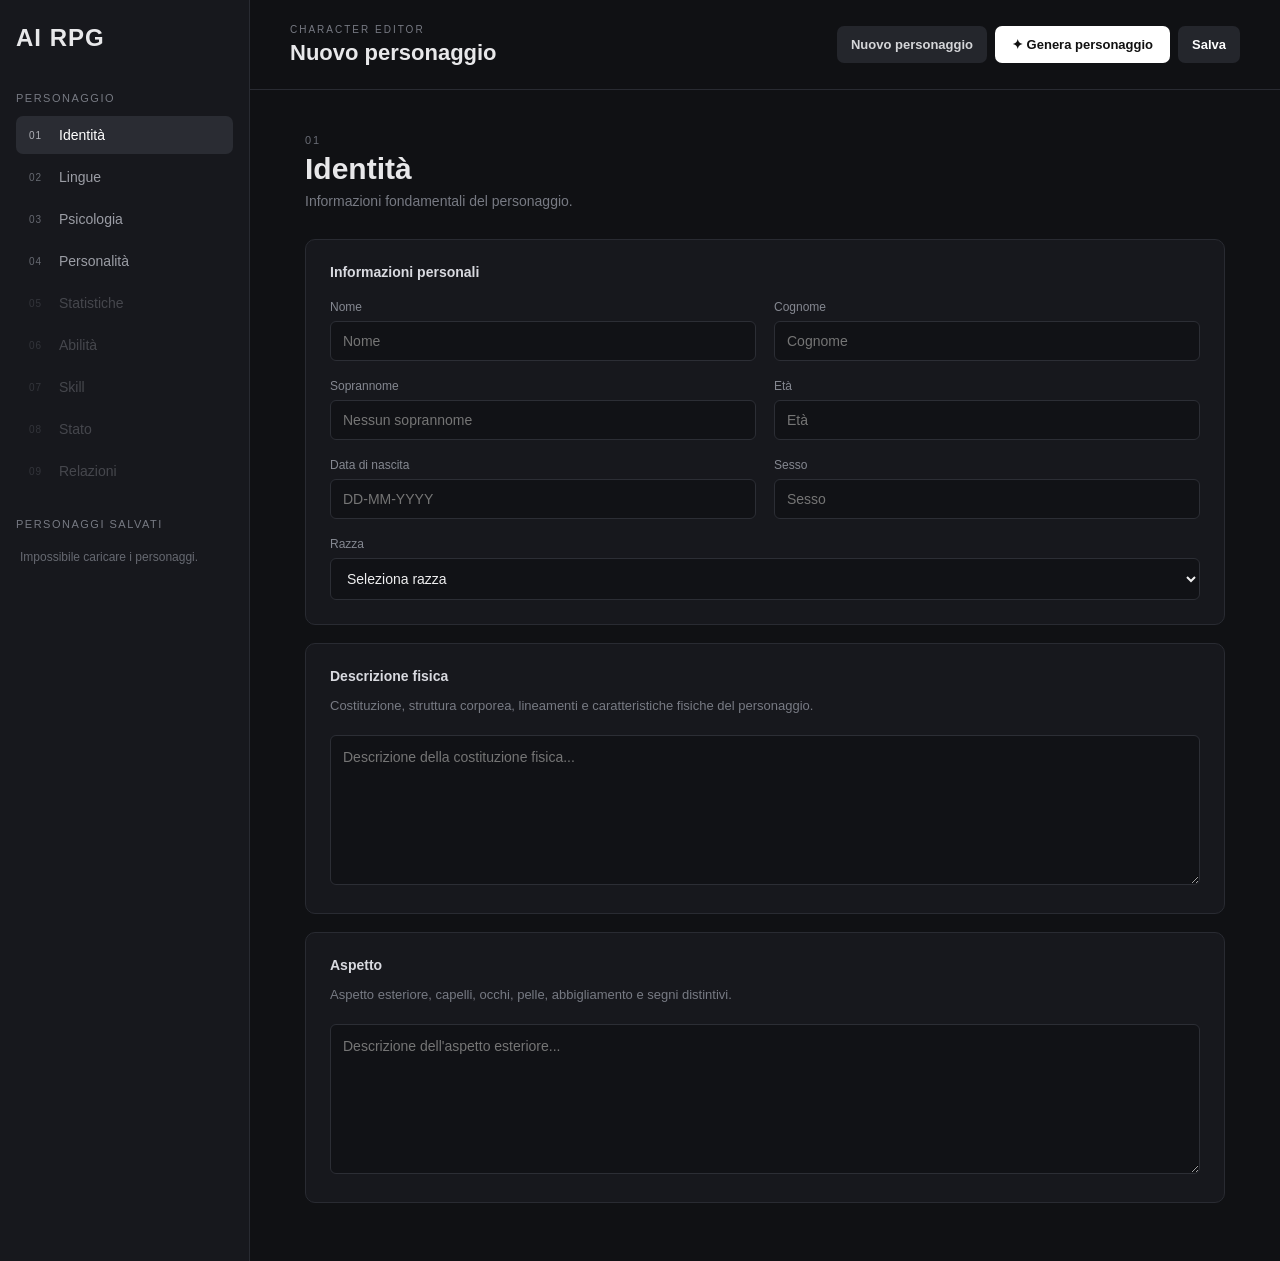
==== frontend/index.html @ 3c56e57b "Load topbar actions and centralize profile state" ====
<!DOCTYPE html>
<html lang="it">
<head>
    <meta charset="UTF-8">
    <meta name="viewport" content="width=device-width, initial-scale=1.0">
    <title>AI RPG - Character Creator</title>
    <link rel="stylesheet" href="css/style.css">
    <link rel="stylesheet" href="css/languages-editor.css">
    <link rel="stylesheet" href="css/language-select.css">
    <link rel="stylesheet" href="css/topbar-actions.css">
</head>
<body>
<div id="app">
    <aside class="sidebar">
        <div class="logo">AI RPG</div>
        <div class="sidebar-title">PERSONAGGIO</div>
        <nav>
            <button class="nav-button active" data-section="identity"><span class="nav-number">01</span>Identità</button>
            <button class="nav-button" data-section="languages"><span class="nav-number">02</span>Lingue</button>
            <button class="nav-button" data-section="psychology"><span class="nav-number">03</span>Psicologia</button>
            <button class="nav-button" data-section="personality"><span class="nav-number">04</span>Personalità</button>
            <button class="nav-button disabled" data-section="statistics"><span class="nav-number">05</span>Statistiche</button>
            <button class="nav-button disabled" data-section="abilities"><span class="nav-number">06</span>Abilità</button>
            <button class="nav-button disabled" data-section="skills"><span class="nav-number">07</span>Skill</button>
            <button class="nav-button disabled" data-section="conditions"><span class="nav-number">08</span>Stato</button>
            <button class="nav-button disabled" data-section="relationships"><span class="nav-number">09</span>Relazioni</button>
        </nav>
        <div class="sidebar-title character-list-title">PERSONAGGI SALVATI</div>
        <div id="characterList" class="character-list"><div class="character-list-empty">Nessun personaggio salvato.</div></div>
    </aside>

    <main class="main">
        <header class="topbar">
            <div>
                <div class="page-label">CHARACTER EDITOR</div>
                <h1 id="characterTitle">Nuovo personaggio</h1>
            </div>
            <div class="topbar-actions">
                <button id="newCharacterButton" class="secondary-button">Nuovo personaggio</button>
                <button id="generateButton" class="primary-button">✦ Genera personaggio</button>
                <button id="saveButton" class="save-button">Salva</button>
            </div>
        </header>

        <section id="content" class="content">
            <div id="identitySection" class="section">
                <div class="section-header"><div><span class="section-number">01</span><h2>Identità</h2><p>Informazioni fondamentali del personaggio.</p></div></div>
                <div class="card"><div class="card-title">Informazioni personali</div><div class="form-grid">
                    <div class="field"><label for="name">Nome</label><input id="name" type="text" placeholder="Nome"></div>
                    <div class="field"><label for="surname">Cognome</label><input id="surname" type="text" placeholder="Cognome"></div>
                    <div class="field"><label for="nickname">Soprannome</label><input id="nickname" type="text" placeholder="Nessun soprannome"></div>
                    <div class="field"><label for="age">Età</label><input id="age" type="number" min="0" max="999" placeholder="Età"></div>
                    <div class="field"><label for="birthDate">Data di nascita</label><input id="birthDate" type="text" placeholder="DD-MM-YYYY"></div>
                    <div class="field"><label for="sex">Sesso</label><input id="sex" type="text" placeholder="Sesso"></div>
                    <div class="field field-wide"><label for="race">Razza</label><select id="race"><option value="">Seleziona razza</option></select></div>
                </div></div>
                <div class="card"><div class="card-title">Descrizione fisica</div><p class="card-description">Costituzione, struttura corporea, lineamenti e caratteristiche fisiche del personaggio.</p><textarea id="physicalDescription" placeholder="Descrizione della costituzione fisica..."></textarea></div>
                <div class="card"><div class="card-title">Aspetto</div><p class="card-description">Aspetto esteriore, capelli, occhi, pelle, abbigliamento e segni distintivi.</p><textarea id="appearance" placeholder="Descrizione dell'aspetto esteriore..."></textarea></div>
            </div>

            <div id="languagesSection" class="section hidden">
                <div class="section-header"><div><span class="section-number">02</span><h2>Lingue</h2><p>Lingue conosciute dal personaggio.</p></div></div>
                <div class="card"><div class="card-title">Aggiungi lingua</div><p class="card-description">Le lingue sono prese esclusivamente dal catalogo ufficiale del mondo.</p><div class="language-add-row"><select id="languageSelect"><option value="">Seleziona una lingua</option></select><button id="addLanguageButton" type="button" class="secondary-button">+ Aggiungi</button></div></div>
                <div class="card"><div class="card-title">Lingue conosciute</div><div id="languagesList" class="languages-list"></div></div>
                <div class="card"><div class="card-title">Livelli di conoscenza</div><div class="language-levels"><div class="language-level"><span class="level-dot level-none"></span><div><strong>Sconosciuta</strong><span>0%</span></div></div><div class="language-level"><span class="level-dot level-low"></span><div><strong>Conoscenza iniziale</strong><span>1–34%</span></div></div><div class="language-level"><span class="level-dot level-medium"></span><div><strong>Conoscenza parziale</strong><span>35–54%</span></div></div><div class="language-level"><span class="level-dot level-good"></span><div><strong>Buona conoscenza</strong><span>55–74%</span></div></div><div class="language-level"><span class="level-dot level-high"></span><div><strong>Molto buona</strong><span>75–94%</span></div></div><div class="language-level"><span class="level-dot level-fluent"></span><div><strong>Fluente</strong><span>95–100%</span></div></div></div></div>
            </div>

            <div id="psychologySection" class="section hidden">
                <div class="section-header"><div><span class="section-number">03</span><h2>Psicologia</h2><p>Stato mentale, paure, desideri e comportamento del personaggio.</p></div></div>
                <div class="card"><div class="card-title">Profilo psicologico</div><div class="form-grid">
                    <div class="field field-wide"><label for="mentalState">Stato mentale</label><textarea id="mentalState" placeholder="Come si trova mentalmente il personaggio?"></textarea></div>
                    <div class="field field-wide"><label for="emotionalStability">Stabilità emotiva</label><textarea id="emotionalStability" placeholder="Come gestisce emozioni e pressione?"></textarea></div>
                    <div class="field field-wide"><label for="fears">Paure</label><textarea id="fears" placeholder="Paure, fobie e situazioni che lo destabilizzano..."></textarea></div>
                    <div class="field field-wide"><label for="desires">Desideri e obiettivi</label><textarea id="desires" placeholder="Cosa desidera veramente ottenere?"></textarea></div>
                    <div class="field field-wide"><label for="values">Valori e convinzioni</label><textarea id="values" placeholder="Principi, ideali e limiti morali..."></textarea></div>
                    <div class="field field-wide"><label for="traumas">Traumi ed esperienze formative</label><textarea id="traumas" placeholder="Eventi che hanno lasciato un segno psicologico..."></textarea></div>
                </div></div>
            </div>

            <div id="personalitySection" class="section hidden">
                <div class="section-header"><div><span class="section-number">04</span><h2>Personalità</h2><p>Tratti e comportamenti che definiscono il modo di essere del personaggio.</p></div></div>
                <div class="card"><div class="card-title">Carattere</div><div class="form-grid">
                    <div class="field field-wide"><label for="personalityDescription">Personalità generale</label><textarea id="personalityDescription" placeholder="Descrivi il carattere generale del personaggio..."></textarea></div>
                    <div class="field field-wide"><label for="traits">Tratti caratteriali</label><textarea id="traits" placeholder="Es. curioso, prudente, impulsivo..."></textarea></div>
                    <div class="field field-wide"><label for="strengths">Pregi</label><textarea id="strengths" placeholder="Quali sono i suoi punti di forza caratteriali?"></textarea></div>
                    <div class="field field-wide"><label for="flaws">Difetti</label><textarea id="flaws" placeholder="Quali sono i suoi difetti e debolezze?"></textarea></div>
                    <div class="field field-wide"><label for="habits">Abitudini</label><textarea id="habits" placeholder="Piccole abitudini, gesti ricorrenti e comportamenti..."></textarea></div>
                    <div class="field field-wide"><label for="socialBehavior">Comportamento sociale</label><textarea id="socialBehavior" placeholder="Come si comporta con sconosciuti, amici e nemici?"></textarea></div>
                </div></div>
            </div>
        </section>
    </main>
</div>

<div id="generationOverlay" class="generation-overlay hidden"><div class="generation-window"><div class="generation-symbol">✦</div><div class="generation-title">CREAZIONE PERSONAGGIO</div><div id="generationName" class="generation-name">Generazione in corso...</div><div class="progress-container"><div id="progressBar" class="progress-bar"></div></div><div id="progressText" class="progress-text">0%</div><div class="generation-steps"><div id="stepRace" class="generation-step"><span>○</span> Razza</div><div id="stepIdentity" class="generation-step"><span>○</span> Identità</div><div id="stepLanguages" class="generation-step"><span>○</span> Lingue</div><div id="stepAppearance" class="generation-step"><span>○</span> Aspetto</div><div id="stepConsistency" class="generation-step"><span>○</span> Coerenza</div><div id="stepComplete" class="generation-step"><span>○</span> Completamento</div></div><div id="generationStatus" class="generation-status">L'IA sta preparando il personaggio...</div></div></div>

<script type="module" src="js/app.js"></script>
<script type="module" src="js/database.js"></script>
<script type="module" src="js/languages-editor.js"></script>
</body>
</html>
---- frontend/css/style.css ----
/* =========================================================
   RESET
========================================================= */

* {
    box-sizing: border-box;
    margin: 0;
    padding: 0;
}


/* =========================================================
   BODY
========================================================= */

body {

    font-family:
        "Segoe UI",
        Arial,
        sans-serif;

    background: #101114;

    color: #e8e8ea;

    min-height: 100vh;
}


/* =========================================================
   APP
========================================================= */

#app {

    display: flex;

    min-height: 100vh;
}


/* =========================================================
   SIDEBAR
========================================================= */

.sidebar {

    width: 250px;

    background: #17181d;

    border-right: 1px solid #292b32;

    display: flex;

    flex-direction: column;

    padding: 24px 16px;

    flex-shrink: 0;
}


/* =========================================================
   LOGO
========================================================= */

.logo {

    font-size: 24px;

    font-weight: 700;

    letter-spacing: 1px;

    margin-bottom: 40px;
}


/* =========================================================
   SIDEBAR TITLE
========================================================= */

.sidebar-title {

    font-size: 11px;

    color: #777a83;

    letter-spacing: 1.5px;

    margin-bottom: 12px;
}


/* =========================================================
   NAVIGATION
========================================================= */

nav {

    display: flex;

    flex-direction: column;

    gap: 4px;
}


.nav-button {

    width: 100%;

    background: transparent;

    border: none;

    color: #9b9da5;

    text-align: left;

    padding: 11px 13px;

    border-radius: 7px;

    cursor: pointer;

    font-size: 14px;

    font-family: inherit;

    transition:
        background 0.15s,
        color 0.15s;

    display: flex;

    align-items: center;

    gap: 10px;
}


.nav-button:hover {

    background: #22242a;

    color: #ffffff;
}


.nav-button.active {

    background: #2a2c33;

    color: #ffffff;
}


.nav-button.disabled {

    opacity: 0.35;

    cursor: default;
}


.nav-button.disabled:hover {

    background: transparent;

    color: #9b9da5;
}


/* =========================================================
   NAVIGATION NUMBER
========================================================= */

.nav-number {

    width: 20px;

    color: #666971;

    font-size: 10px;

    letter-spacing: 1px;
}


.nav-button.active .nav-number {

    color: #aeb0b7;
}


/* =========================================================
   SIDEBAR BUTTONS
========================================================= */

.sidebar-bottom {

    margin-top: auto;

    display: flex;

    flex-direction: column;

    gap: 8px;
}


.secondary-button,
.primary-button,
.save-button {

    border: none;

    border-radius: 7px;

    padding: 11px 14px;

    font-size: 13px;

    font-weight: 600;

    font-family: inherit;

    cursor: pointer;

    transition:
        background 0.15s,
        transform 0.1s;
}


.secondary-button:active,
.primary-button:active,
.save-button:active {

    transform: translateY(1px);
}


.secondary-button {

    background: #24262c;

    color: #d4d5d8;
}


.secondary-button:hover {

    background: #2d3037;
}


.primary-button {

    background: #ffffff;

    color: #111111;
}


.primary-button:hover {

    background: #dddddd;
}


/* =========================================================
   MAIN
========================================================= */

.main {

    flex: 1;

    min-width: 0;
}


/* =========================================================
   TOPBAR
========================================================= */

.topbar {

    height: 90px;

    border-bottom: 1px solid #292b32;

    display: flex;

    align-items: center;

    justify-content: space-between;

    padding: 0 40px;
}


.page-label {

    color: #777a83;

    font-size: 10px;

    letter-spacing: 2px;

    margin-bottom: 5px;
}


h1 {

    font-size: 22px;

    font-weight: 600;
}


.save-button {

    background: #24262c;

    color: #ffffff;
}


.save-button:hover {

    background: #30333a;
}


/* =========================================================
   CONTENT
========================================================= */

.content {

    max-width: 1000px;

    margin: 0 auto;

    padding: 40px;
}


.section {

    width: 100%;
}


.section.hidden {

    display: none;
}


.section-header {

    margin-bottom: 30px;
}


.section-number {

    color: #686b74;

    font-size: 11px;

    letter-spacing: 2px;
}


.section-header h2 {

    font-size: 30px;

    margin-top: 4px;
}


.section-header p {

    color: #777a83;

    margin-top: 7px;

    font-size: 14px;
}


/* =========================================================
   CARDS
========================================================= */

.card {

    background: #17181d;

    border: 1px solid #292b32;

    border-radius: 10px;

    padding: 24px;

    margin-bottom: 18px;
}


.card-title {

    font-size: 14px;

    font-weight: 600;

    margin-bottom: 20px;

    color: #d9dae0;
}


.card-description {

    color: #777a83;

    font-size: 13px;

    line-height: 1.6;

    margin-top: -8px;

    margin-bottom: 18px;
}


/* =========================================================
   FORM
========================================================= */

.form-grid {

    display: grid;

    grid-template-columns:
        repeat(2, 1fr);

    gap: 18px;
}


.field {

    display: flex;

    flex-direction: column;

    gap: 7px;
}


.field-wide {

    grid-column: 1 / -1;
}


.field label {

    font-size: 12px;

    color: #858891;
}


/* =========================================================
   INPUT
========================================================= */

.field input,
.field select,
textarea {

    width: 100%;

    background: #111216;

    border: 1px solid #2c2e35;

    color: #eeeeef;

    border-radius: 6px;

    padding: 11px 12px;

    font-family:
        "Segoe UI",
        Arial,
        sans-serif;

    font-size: 14px;

    outline: none;

    transition:
        border 0.15s,
        background 0.15s;
}


.field input:hover,
.field select:hover,
textarea:hover {

    border-color: #393c44;
}


.field input:focus,
.field select:focus,
textarea:focus {

    border-color: #666a74;

    background: #131419;
}


/* =========================================================
   SELECT
========================================================= */

.field select {

    appearance: auto;

    cursor: pointer;
}


.field select option {

    background: #17181d;

    color: #eeeeef;
}


/* =========================================================
   TEXTAREA
========================================================= */

textarea {

    min-height: 150px;

    resize: vertical;

    line-height: 1.5;
}


/* =========================================================
   RACE INFORMATION
========================================================= */

.race-card {

    background:
        linear-gradient(
            135deg,
            #191a20,
            #17181d
        );
}


.race-description {

    color: #9b9da5;

    font-size: 13px;

    line-height: 1.65;

    margin-bottom: 24px;

    max-width: 850px;
}


/* =========================================================
   RACE DETAILS
========================================================= */

.race-details {

    display: grid;

    grid-template-columns:
        repeat(4, 1fr);

    gap: 10px;
}


.race-detail {

    background: #111216;

    border: 1px solid #292b32;

    border-radius: 7px;

    padding: 14px;
}


.race-detail-label {

    display: block;

    color: #777a83;

    font-size: 11px;

    margin-bottom: 7px;
}


.race-detail strong {

    display: block;

    color: #e8e8ea;

    font-size: 14px;

    font-weight: 600;
}


/* =========================================================
   LANGUAGES
========================================================= */

.languages-list {

    display: flex;

    flex-direction: column;

    gap: 12px;
}


/* =========================================================
   LANGUAGE ITEM
========================================================= */

.language-item {

    background: #111216;

    border: 1px solid #2c2e35;

    border-radius: 8px;

    padding: 16px;

    color: #eeeeef;

    font-size: 14px;

    font-family:
        "Segoe UI",
        Arial,
        sans-serif;
}


.language-item:last-child {

    margin-bottom: 0;
}


.empty-language {

    color: #777a83;

    font-size: 13px;

    padding: 10px 0;
}


/* =========================================================
   LANGUAGE HEADER
========================================================= */

.language-header {

    display: flex;

    align-items: center;

    justify-content: space-between;

    margin-bottom: 16px;
}


.language-name {

    font-size: 15px;

    font-weight: 600;

    color: #eeeeef;
}


.language-id {

    color: #666971;

    font-size: 10px;

    letter-spacing: 1px;

    text-transform: uppercase;
}


/* =========================================================
   LANGUAGE SKILLS
========================================================= */

.language-skills {

    display: flex;

    flex-direction: column;

    gap: 11px;
}


.language-skill {

    display: grid;

    grid-template-columns: 110px 1fr 42px;

    align-items: center;

    gap: 12px;
}


.language-skill-label {

    color: #777a83;

    font-size: 11px;
}


.language-skill-value {

    color: #aeb0b7;

    font-size: 11px;

    text-align: right;
}


/* =========================================================
   LANGUAGE PROGRESS
========================================================= */

.language-progress {

    width: 100%;

    height: 5px;

    background: #292b31;

    border-radius: 5px;

    overflow: hidden;
}


.language-progress-bar {

    width: 0%;

    height: 100%;

    background: #d8d9dc;

    border-radius: 5px;

    transition:
        width 0.35s ease;
}


/* =========================================================
   LANGUAGE LEVELS
========================================================= */

.language-levels {

    display: grid;

    grid-template-columns:
        repeat(2, 1fr);

    gap: 12px;
}


.language-level {

    display: flex;

    align-items: center;

    gap: 10px;

    background: #111216;

    border: 1px solid #292b32;

    border-radius: 7px;

    padding: 12px;
}


.language-level > div {

    display: flex;

    flex-direction: column;

    gap: 3px;
}


.language-level strong {

    font-size: 12px;

    font-weight: 500;

    color: #d9dae0;
}


.language-level span:not(.level-dot) {

    color: #666971;

    font-size: 10px;
}


/* =========================================================
   LANGUAGE LEVEL DOTS
========================================================= */

.level-dot {

    width: 7px;

    height: 7px;

    border-radius: 50%;

    flex-shrink: 0;

    background: #777a83;
}


.level-none {

    opacity: 0.35;
}


.level-low {

    opacity: 0.5;
}


.level-medium {

    opacity: 0.65;
}


.level-good {

    opacity: 0.8;
}


.level-high {

    opacity: 0.9;
}


.level-fluent {

    opacity: 1;
}


/* =========================================================
   GENERATION OVERLAY
========================================================= */

.generation-overlay {

    position: fixed;

    inset: 0;

    background:
        rgba(8, 9, 11, 0.92);

    display: flex;

    align-items: center;

    justify-content: center;

    z-index: 1000;
}


.generation-overlay.hidden {

    display: none;
}


.generation-window {

    width: 460px;

    max-width: calc(100vw - 40px);

    background: #17181d;

    border: 1px solid #30323a;

    border-radius: 12px;

    padding: 40px;

    text-align: center;

    box-shadow:
        0 30px 80px
        rgba(0, 0, 0, 0.5);
}


.generation-symbol {

    font-size: 38px;

    margin-bottom: 15px;

    animation:
        generationPulse
        1.5s
        infinite;
}


.generation-title {

    font-size: 12px;

    letter-spacing: 3px;

    color: #858891;
}


.generation-name {

    margin-top: 12px;

    font-size: 24px;

    font-weight: 600;
}


/* =========================================================
   PROGRESS
========================================================= */

.progress-container {

    height: 5px;

    background: #292b31;

    border-radius: 5px;

    overflow: hidden;

    margin-top: 35px;
}


.progress-bar {

    width: 0%;

    height: 100%;

    background: #ffffff;

    transition:
        width 0.4s ease;
}


.progress-text {

    margin-top: 10px;

    font-size: 12px;

    color: #777a83;
}


/* =========================================================
   GENERATION STEPS
========================================================= */

.generation-steps {

    margin-top: 30px;

    display: flex;

    flex-direction: column;

    gap: 12px;

    text-align: left;
}


.generation-step {

    color: #666971;

    font-size: 13px;

    transition:
        color 0.2s;
}


.generation-step span {

    display: inline-block;

    width: 24px;
}


.generation-step.active {

    color: #ffffff;
}


.generation-step.completed {

    color: #a8aab0;
}


/* =========================================================
   GENERATION STATUS
========================================================= */

.generation-status {

    margin-top: 30px;

    color: #858891;

    font-size: 12px;

    line-height: 1.5;
}


/* =========================================================
   ANIMATION
========================================================= */

@keyframes generationPulse {

    0% {

        opacity: 0.4;

        transform: scale(0.95);
    }

    50% {

        opacity: 1;

        transform: scale(1.05);
    }

    100% {

        opacity: 0.4;

        transform: scale(0.95);
    }
}


/* =========================================================
   RESPONSIVE
========================================================= */

@media (max-width: 900px) {

    .sidebar {

        width: 220px;
    }

    .content {

        padding: 30px;
    }

    .topbar {

        padding: 0 30px;
    }

    .race-details {

        grid-template-columns:
            repeat(2, 1fr);
    }
}


@media (max-width: 700px) {

    #app {

        flex-direction: column;
    }

    .sidebar {

        width: 100%;

        border-right: none;

        border-bottom: 1px solid #292b32;

        padding: 16px;
    }

    .logo {

        margin-bottom: 20px;
    }

    nav {

        display: grid;

        grid-template-columns:
            repeat(2, 1fr);
    }

    .sidebar-bottom {

        margin-top: 20px;
    }

    .topbar {

        height: auto;

        min-height: 80px;

        padding: 20px;
    }

    .content {

        padding: 20px;
    }

    .form-grid {

        grid-template-columns: 1fr;
    }

    .field-wide {

        grid-column: auto;
    }

    .race-details {

        grid-template-columns: 1fr;
    }

    .language-levels {

        grid-template-columns: 1fr;
    }
}


@media (max-width: 480px) {

    .topbar {

        align-items: flex-start;

        gap: 15px;

        flex-direction: column;
    }

    .save-button {

        width: 100%;
    }

    .generation-window {

        padding: 30px 20px;
    }

    .generation-name {

        font-size: 20px;
    }

    nav {

        grid-template-columns: 1fr;
    }

    .language-skill {

        grid-template-columns:
            90px 1fr 38px;

        gap: 8px;
    }
}
---- frontend/css/languages-editor.css ----
.language-add-row {
    display: flex;
    gap: 10px;
    align-items: center;
}

.language-add-row select {
    flex: 1;
}

.language-editor-item {
    padding: 18px 0;
    border-bottom: 1px solid rgba(255, 255, 255, 0.07);
}

.language-editor-item:first-child {
    padding-top: 0;
}

.language-editor-item:last-child {
    border-bottom: 0;
    padding-bottom: 0;
}

.language-editor-top {
    display: flex;
    align-items: center;
    justify-content: space-between;
    gap: 12px;
    margin-bottom: 16px;
}

.language-editor-name {
    font-size: 16px;
    font-weight: 600;
}

.language-remove-button {
    border: 0;
    background: transparent;
    color: #777a83;
    cursor: pointer;
    padding: 5px 8px;
    border-radius: 5px;
}

.language-remove-button:hover {
    background: #352326;
    color: #fff;
}

.language-editor-level {
    margin-top: 12px;
}

.language-editor-level-header {
    display: flex;
    justify-content: space-between;
    gap: 15px;
    margin-bottom: 7px;
    font-size: 12px;
}

.language-editor-level-value {
    opacity: 0.65;
    text-align: right;
}

.language-editor-level input[type="range"] {
    width: 100%;
    cursor: pointer;
}
---- frontend/css/language-select.css ----
/* =========================================================
   LANGUAGE SELECTOR
   Stesso stile del selettore Razza
========================================================= */

#languageSelect {
    width: 100%;
    min-height: 40px;
    background: #111216;
    border: 1px solid #2c2e35;
    color: #eeeeef;
    border-radius: 6px;
    padding: 11px 12px;
    font-family: "Segoe UI", Arial, sans-serif;
    font-size: 14px;
    outline: none;
    cursor: pointer;
    transition: border 0.15s, background 0.15s;
}

#languageSelect:hover {
    border-color: #393c44;
}

#languageSelect:focus {
    border-color: #666a74;
    background: #131419;
}

#languageSelect option {
    background: #17181d;
    color: #eeeeef;
}

.language-add-row {
    display: grid;
    grid-template-columns: 1fr auto;
    gap: 10px;
    align-items: center;
}

@media (max-width: 600px) {
    .language-add-row {
        grid-template-columns: 1fr;
    }
}
---- frontend/css/topbar-actions.css ----
.topbar-actions {
    display: flex;
    align-items: center;
    justify-content: flex-end;
    gap: 8px;
}

.topbar-actions button {
    white-space: nowrap;
}

.topbar-actions .primary-button {
    min-width: 175px;
}

.topbar-actions .secondary-button {
    min-width: 145px;
}

@media (max-width: 850px) {
    .topbar {
        height: auto;
        min-height: 90px;
        padding: 18px 24px;
        gap: 16px;
        align-items: flex-start;
    }

    .topbar-actions {
        flex-wrap: wrap;
    }
}
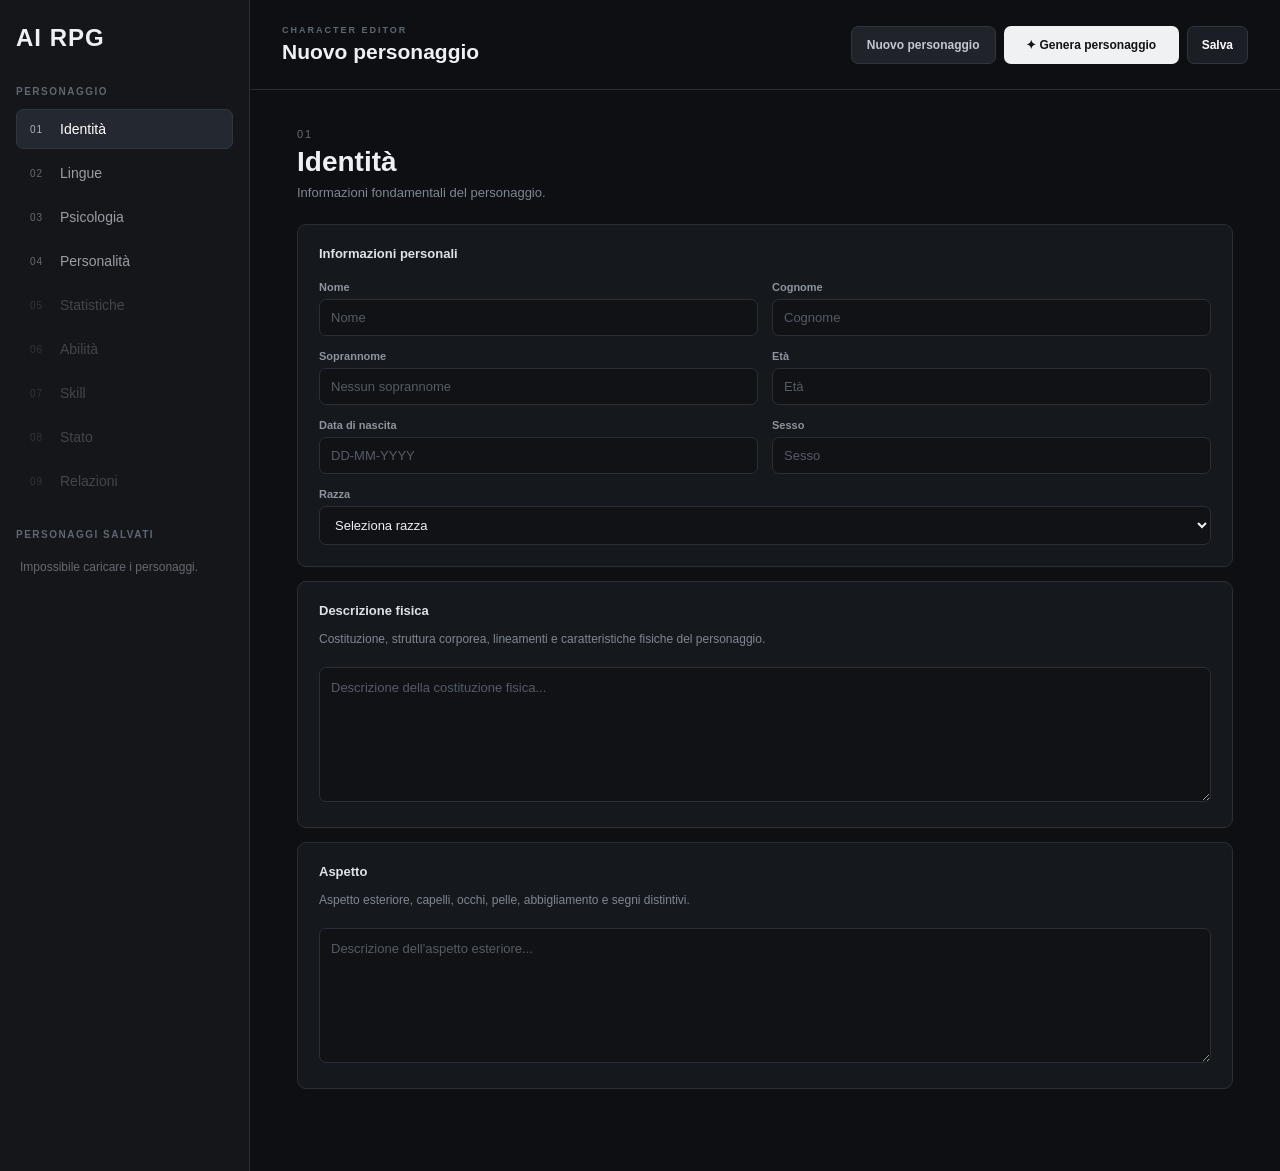
==== commit 32196056: "Load optimized UI polish stylesheet" ====
--- a/frontend/index.html
+++ b/frontend/index.html
@@ -8,6 +8,7 @@
     <link rel="stylesheet" href="css/languages-editor.css">
     <link rel="stylesheet" href="css/language-select.css">
     <link rel="stylesheet" href="css/topbar-actions.css">
+    <link rel="stylesheet" href="css/ui-polish.css">
 </head>
 <body>
 <div id="app">
--- a/frontend/css/ui-polish.css
+++ b/frontend/css/ui-polish.css
@@ -0,0 +1,83 @@
+:root {
+    --ui-bg:#0d0f12;
+    --ui-surface:#15181d;
+    --ui-input:#101216;
+    --ui-border:#292e36;
+    --ui-border-hover:#3b424c;
+    --ui-text:#eef0f3;
+    --ui-muted:#7f8792;
+    --ui-radius:9px;
+    --ui-radius-small:7px;
+}
+
+html,body { background:var(--ui-bg); color:var(--ui-text); }
+button,input,select,textarea { font-family:inherit; }
+
+.sidebar { background:#14161a; border-right-color:var(--ui-border); }
+.logo { margin-bottom:34px; font-weight:700; }
+.sidebar-title { color:#5f6772; font-size:10px; font-weight:650; }
+.nav-button { min-height:40px; border:1px solid transparent; border-radius:var(--ui-radius-small); transition:background .14s,border-color .14s,color .14s; }
+.nav-button:hover { background:#1d2026; }
+.nav-button.active { background:#242830; border-color:#303640; }
+
+.topbar { min-height:84px; padding:13px 32px; gap:22px; background:rgba(13,15,18,.96); border-bottom-color:var(--ui-border); }
+.page-label { color:#5f6772; font-size:9px; font-weight:700; }
+h1 { font-size:21px; font-weight:650; }
+
+.secondary-button,.primary-button,.save-button { min-height:38px; border-radius:var(--ui-radius-small); padding:9px 14px; font-size:12px; font-weight:650; transition:background .14s,border-color .14s,transform .08s,opacity .14s; }
+.secondary-button { background:#20242a; border:1px solid #303640; color:#c2c7ce; }
+.secondary-button:hover { background:#292e36; border-color:var(--ui-border-hover); color:#fff; }
+.primary-button { background:#f0f1f2; color:#111316; }
+.primary-button:hover { background:#d9dce0; }
+.save-button { background:#1b1f25; border:1px solid #303640; color:#fff; }
+.save-button:hover { background:#272c33; border-color:var(--ui-border-hover); }
+button:disabled { opacity:.5; cursor:wait; }
+
+.content { width:min(100%,1080px); padding:34px 32px 68px; }
+.section-header { margin-bottom:24px; }
+.section-header h2 { font-size:28px; font-weight:650; }
+.section-header p { color:var(--ui-muted); font-size:13px; }
+
+.card { margin-bottom:14px; padding:21px; background:var(--ui-surface); border:1px solid var(--ui-border); border-radius:var(--ui-radius); box-shadow:0 1px 0 rgba(255,255,255,.015); }
+.card-title { color:#dfe3e7; font-size:13px; font-weight:650; }
+.card-description { color:var(--ui-muted); font-size:12px; line-height:1.6; }
+.form-grid { gap:14px; }
+.field { gap:6px; }
+.field label { color:#8d949e; font-size:11px; font-weight:550; }
+.field input,.field select,textarea { padding:10px 11px; background:var(--ui-input); border:1px solid #2a2f37; border-radius:var(--ui-radius-small); color:var(--ui-text); font-size:13px; outline:none; transition:border-color .14s,background .14s,box-shadow .14s; }
+.field input:hover,.field select:hover,textarea:hover { border-color:var(--ui-border-hover); }
+.field input:focus,.field select:focus,textarea:focus { background:#12151a; border-color:#555d68; box-shadow:0 0 0 2px rgba(255,255,255,.025); }
+.field input::placeholder,textarea::placeholder { color:#555c66; }
+.field select { cursor:pointer; }
+.field select option { background:#171a1f; color:#eee; }
+textarea { min-height:135px; line-height:1.55; }
+
+.race-card { background:linear-gradient(135deg,#181b21,#15181d); }
+.race-detail,.language-item,.language-level { background:var(--ui-input); border-color:var(--ui-border); border-radius:var(--ui-radius-small); }
+.race-detail { padding:12px; }
+.race-detail-label { color:var(--ui-muted); font-size:10px; }
+.race-detail strong { font-size:13px; }
+.language-item { padding:14px; }
+.language-header { margin-bottom:13px; }
+.language-name { font-size:14px; font-weight:650; }
+.language-id { color:#5f6772; font-size:9px; }
+.language-progress { height:5px; background:#292e35; }
+.language-progress-bar { background:#d9dce0; }
+
+.generation-overlay { background:rgba(5,7,9,.86); backdrop-filter:blur(5px); }
+.generation-window { width:460px; max-width:calc(100vw - 32px); padding:34px; background:#171a1f; border:1px solid #333943; border-radius:12px; box-shadow:0 20px 70px rgba(0,0,0,.42); }
+.generation-name { font-size:22px; font-weight:650; }
+.progress-container { height:5px; margin-top:28px; background:#292e35; }
+.progress-bar { background:#e1e3e6; }
+
+* { scrollbar-width:thin; scrollbar-color:#363c45 transparent; }
+*::-webkit-scrollbar { width:7px; height:7px; }
+*::-webkit-scrollbar-track { background:transparent; }
+*::-webkit-scrollbar-thumb { background:#363c45; border-radius:10px; }
+*::-webkit-scrollbar-thumb:hover { background:#48505b; }
+
+@media (max-width:900px) { .sidebar{width:210px;flex-basis:210px}.topbar{padding-inline:24px}.content{padding-inline:24px} }
+@media (max-width:720px) {
+    #app{display:block}.sidebar{width:100%;min-height:auto;border-right:0;border-bottom:1px solid var(--ui-border);padding:14px}.logo{margin-bottom:16px}nav{display:grid;grid-template-columns:repeat(2,minmax(0,1fr))}.character-list-title,.character-list{display:none}.topbar{flex-direction:column;align-items:stretch;padding:16px}.form-grid,.race-details,.language-levels{grid-template-columns:1fr}.field-wide{grid-column:auto}.content{padding:24px 16px 50px}
+}
+@media (max-width:480px) { .topbar-actions{display:grid;grid-template-columns:1fr 1fr}.topbar-actions .primary-button{grid-column:1/-1}.topbar-actions button{width:100%;min-width:0!important}.generation-window{padding:26px 20px} }
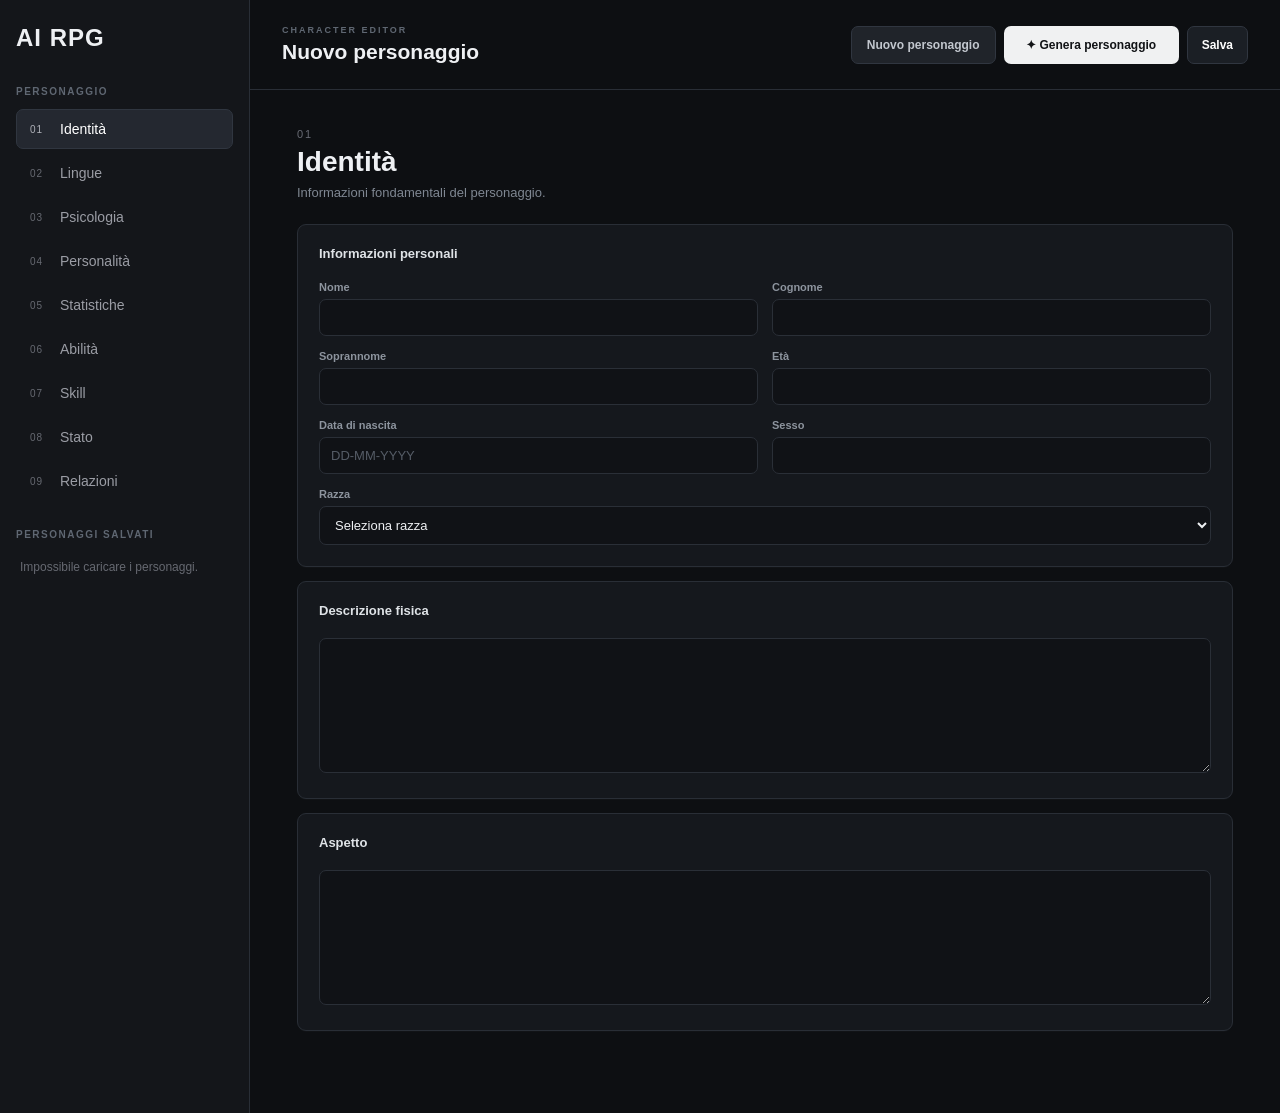
==== commit 46239d7f: "Add remaining character editor sections" ====
--- a/frontend/index.html
+++ b/frontend/index.html
@@ -1,102 +1,25 @@
 <!DOCTYPE html>
 <html lang="it">
 <head>
-    <meta charset="UTF-8">
-    <meta name="viewport" content="width=device-width, initial-scale=1.0">
-    <title>AI RPG - Character Creator</title>
-    <link rel="stylesheet" href="css/style.css">
-    <link rel="stylesheet" href="css/languages-editor.css">
-    <link rel="stylesheet" href="css/language-select.css">
-    <link rel="stylesheet" href="css/topbar-actions.css">
-    <link rel="stylesheet" href="css/ui-polish.css">
+<meta charset="UTF-8"><meta name="viewport" content="width=device-width, initial-scale=1.0"><title>AI RPG - Character Creator</title>
+<link rel="stylesheet" href="css/style.css"><link rel="stylesheet" href="css/languages-editor.css"><link rel="stylesheet" href="css/language-select.css"><link rel="stylesheet" href="css/topbar-actions.css"><link rel="stylesheet" href="css/ui-polish.css"><link rel="stylesheet" href="css/character-sections.css">
 </head>
-<body>
-<div id="app">
-    <aside class="sidebar">
-        <div class="logo">AI RPG</div>
-        <div class="sidebar-title">PERSONAGGIO</div>
-        <nav>
-            <button class="nav-button active" data-section="identity"><span class="nav-number">01</span>Identità</button>
-            <button class="nav-button" data-section="languages"><span class="nav-number">02</span>Lingue</button>
-            <button class="nav-button" data-section="psychology"><span class="nav-number">03</span>Psicologia</button>
-            <button class="nav-button" data-section="personality"><span class="nav-number">04</span>Personalità</button>
-            <button class="nav-button disabled" data-section="statistics"><span class="nav-number">05</span>Statistiche</button>
-            <button class="nav-button disabled" data-section="abilities"><span class="nav-number">06</span>Abilità</button>
-            <button class="nav-button disabled" data-section="skills"><span class="nav-number">07</span>Skill</button>
-            <button class="nav-button disabled" data-section="conditions"><span class="nav-number">08</span>Stato</button>
-            <button class="nav-button disabled" data-section="relationships"><span class="nav-number">09</span>Relazioni</button>
-        </nav>
-        <div class="sidebar-title character-list-title">PERSONAGGI SALVATI</div>
-        <div id="characterList" class="character-list"><div class="character-list-empty">Nessun personaggio salvato.</div></div>
-    </aside>
-
-    <main class="main">
-        <header class="topbar">
-            <div>
-                <div class="page-label">CHARACTER EDITOR</div>
-                <h1 id="characterTitle">Nuovo personaggio</h1>
-            </div>
-            <div class="topbar-actions">
-                <button id="newCharacterButton" class="secondary-button">Nuovo personaggio</button>
-                <button id="generateButton" class="primary-button">✦ Genera personaggio</button>
-                <button id="saveButton" class="save-button">Salva</button>
-            </div>
-        </header>
-
-        <section id="content" class="content">
-            <div id="identitySection" class="section">
-                <div class="section-header"><div><span class="section-number">01</span><h2>Identità</h2><p>Informazioni fondamentali del personaggio.</p></div></div>
-                <div class="card"><div class="card-title">Informazioni personali</div><div class="form-grid">
-                    <div class="field"><label for="name">Nome</label><input id="name" type="text" placeholder="Nome"></div>
-                    <div class="field"><label for="surname">Cognome</label><input id="surname" type="text" placeholder="Cognome"></div>
-                    <div class="field"><label for="nickname">Soprannome</label><input id="nickname" type="text" placeholder="Nessun soprannome"></div>
-                    <div class="field"><label for="age">Età</label><input id="age" type="number" min="0" max="999" placeholder="Età"></div>
-                    <div class="field"><label for="birthDate">Data di nascita</label><input id="birthDate" type="text" placeholder="DD-MM-YYYY"></div>
-                    <div class="field"><label for="sex">Sesso</label><input id="sex" type="text" placeholder="Sesso"></div>
-                    <div class="field field-wide"><label for="race">Razza</label><select id="race"><option value="">Seleziona razza</option></select></div>
-                </div></div>
-                <div class="card"><div class="card-title">Descrizione fisica</div><p class="card-description">Costituzione, struttura corporea, lineamenti e caratteristiche fisiche del personaggio.</p><textarea id="physicalDescription" placeholder="Descrizione della costituzione fisica..."></textarea></div>
-                <div class="card"><div class="card-title">Aspetto</div><p class="card-description">Aspetto esteriore, capelli, occhi, pelle, abbigliamento e segni distintivi.</p><textarea id="appearance" placeholder="Descrizione dell'aspetto esteriore..."></textarea></div>
-            </div>
-
-            <div id="languagesSection" class="section hidden">
-                <div class="section-header"><div><span class="section-number">02</span><h2>Lingue</h2><p>Lingue conosciute dal personaggio.</p></div></div>
-                <div class="card"><div class="card-title">Aggiungi lingua</div><p class="card-description">Le lingue sono prese esclusivamente dal catalogo ufficiale del mondo.</p><div class="language-add-row"><select id="languageSelect"><option value="">Seleziona una lingua</option></select><button id="addLanguageButton" type="button" class="secondary-button">+ Aggiungi</button></div></div>
-                <div class="card"><div class="card-title">Lingue conosciute</div><div id="languagesList" class="languages-list"></div></div>
-                <div class="card"><div class="card-title">Livelli di conoscenza</div><div class="language-levels"><div class="language-level"><span class="level-dot level-none"></span><div><strong>Sconosciuta</strong><span>0%</span></div></div><div class="language-level"><span class="level-dot level-low"></span><div><strong>Conoscenza iniziale</strong><span>1–34%</span></div></div><div class="language-level"><span class="level-dot level-medium"></span><div><strong>Conoscenza parziale</strong><span>35–54%</span></div></div><div class="language-level"><span class="level-dot level-good"></span><div><strong>Buona conoscenza</strong><span>55–74%</span></div></div><div class="language-level"><span class="level-dot level-high"></span><div><strong>Molto buona</strong><span>75–94%</span></div></div><div class="language-level"><span class="level-dot level-fluent"></span><div><strong>Fluente</strong><span>95–100%</span></div></div></div></div>
-            </div>
-
-            <div id="psychologySection" class="section hidden">
-                <div class="section-header"><div><span class="section-number">03</span><h2>Psicologia</h2><p>Stato mentale, paure, desideri e comportamento del personaggio.</p></div></div>
-                <div class="card"><div class="card-title">Profilo psicologico</div><div class="form-grid">
-                    <div class="field field-wide"><label for="mentalState">Stato mentale</label><textarea id="mentalState" placeholder="Come si trova mentalmente il personaggio?"></textarea></div>
-                    <div class="field field-wide"><label for="emotionalStability">Stabilità emotiva</label><textarea id="emotionalStability" placeholder="Come gestisce emozioni e pressione?"></textarea></div>
-                    <div class="field field-wide"><label for="fears">Paure</label><textarea id="fears" placeholder="Paure, fobie e situazioni che lo destabilizzano..."></textarea></div>
-                    <div class="field field-wide"><label for="desires">Desideri e obiettivi</label><textarea id="desires" placeholder="Cosa desidera veramente ottenere?"></textarea></div>
-                    <div class="field field-wide"><label for="values">Valori e convinzioni</label><textarea id="values" placeholder="Principi, ideali e limiti morali..."></textarea></div>
-                    <div class="field field-wide"><label for="traumas">Traumi ed esperienze formative</label><textarea id="traumas" placeholder="Eventi che hanno lasciato un segno psicologico..."></textarea></div>
-                </div></div>
-            </div>
-
-            <div id="personalitySection" class="section hidden">
-                <div class="section-header"><div><span class="section-number">04</span><h2>Personalità</h2><p>Tratti e comportamenti che definiscono il modo di essere del personaggio.</p></div></div>
-                <div class="card"><div class="card-title">Carattere</div><div class="form-grid">
-                    <div class="field field-wide"><label for="personalityDescription">Personalità generale</label><textarea id="personalityDescription" placeholder="Descrivi il carattere generale del personaggio..."></textarea></div>
-                    <div class="field field-wide"><label for="traits">Tratti caratteriali</label><textarea id="traits" placeholder="Es. curioso, prudente, impulsivo..."></textarea></div>
-                    <div class="field field-wide"><label for="strengths">Pregi</label><textarea id="strengths" placeholder="Quali sono i suoi punti di forza caratteriali?"></textarea></div>
-                    <div class="field field-wide"><label for="flaws">Difetti</label><textarea id="flaws" placeholder="Quali sono i suoi difetti e debolezze?"></textarea></div>
-                    <div class="field field-wide"><label for="habits">Abitudini</label><textarea id="habits" placeholder="Piccole abitudini, gesti ricorrenti e comportamenti..."></textarea></div>
-                    <div class="field field-wide"><label for="socialBehavior">Comportamento sociale</label><textarea id="socialBehavior" placeholder="Come si comporta con sconosciuti, amici e nemici?"></textarea></div>
-                </div></div>
-            </div>
-        </section>
-    </main>
-</div>
-
+<body><div id="app">
+<aside class="sidebar"><div class="logo">AI RPG</div><div class="sidebar-title">PERSONAGGIO</div><nav>
+<button class="nav-button active" data-section="identity"><span class="nav-number">01</span>Identità</button><button class="nav-button" data-section="languages"><span class="nav-number">02</span>Lingue</button><button class="nav-button" data-section="psychology"><span class="nav-number">03</span>Psicologia</button><button class="nav-button" data-section="personality"><span class="nav-number">04</span>Personalità</button><button class="nav-button" data-section="statistics"><span class="nav-number">05</span>Statistiche</button><button class="nav-button" data-section="abilities"><span class="nav-number">06</span>Abilità</button><button class="nav-button" data-section="skills"><span class="nav-number">07</span>Skill</button><button class="nav-button" data-section="conditions"><span class="nav-number">08</span>Stato</button><button class="nav-button" data-section="relationships"><span class="nav-number">09</span>Relazioni</button>
+</nav><div class="sidebar-title character-list-title">PERSONAGGI SALVATI</div><div id="characterList" class="character-list"><div class="character-list-empty">Nessun personaggio salvato.</div></div></aside>
+<main class="main"><header class="topbar"><div><div class="page-label">CHARACTER EDITOR</div><h1 id="characterTitle">Nuovo personaggio</h1></div><div class="topbar-actions"><button id="newCharacterButton" class="secondary-button">Nuovo personaggio</button><button id="generateButton" class="primary-button">✦ Genera personaggio</button><button id="saveButton" class="save-button">Salva</button></div></header>
+<section id="content" class="content">
+<div id="identitySection" class="section"><div class="section-header"><div><span class="section-number">01</span><h2>Identità</h2><p>Informazioni fondamentali del personaggio.</p></div></div><div class="card"><div class="card-title">Informazioni personali</div><div class="form-grid"><div class="field"><label for="name">Nome</label><input id="name" type="text"></div><div class="field"><label for="surname">Cognome</label><input id="surname" type="text"></div><div class="field"><label for="nickname">Soprannome</label><input id="nickname" type="text"></div><div class="field"><label for="age">Età</label><input id="age" type="number" min="0" max="999"></div><div class="field"><label for="birthDate">Data di nascita</label><input id="birthDate" type="text" placeholder="DD-MM-YYYY"></div><div class="field"><label for="sex">Sesso</label><input id="sex" type="text"></div><div class="field field-wide"><label for="race">Razza</label><select id="race"><option value="">Seleziona razza</option></select></div></div></div><div class="card"><div class="card-title">Descrizione fisica</div><textarea id="physicalDescription"></textarea></div><div class="card"><div class="card-title">Aspetto</div><textarea id="appearance"></textarea></div></div>
+<div id="languagesSection" class="section hidden"><div class="section-header"><div><span class="section-number">02</span><h2>Lingue</h2><p>Lingue conosciute dal personaggio.</p></div></div><div class="card"><div class="card-title">Aggiungi lingua</div><div class="language-add-row"><select id="languageSelect"><option value="">Seleziona una lingua</option></select><button id="addLanguageButton" type="button" class="secondary-button">+ Aggiungi</button></div></div><div class="card"><div class="card-title">Lingue conosciute</div><div id="languagesList" class="languages-list"></div></div></div>
+<div id="psychologySection" class="section hidden"><div class="section-header"><div><span class="section-number">03</span><h2>Psicologia</h2><p>Stato mentale, paure, desideri e comportamento.</p></div></div><div class="card"><div class="form-grid"><div class="field field-wide"><label>Stato mentale</label><textarea id="mentalState"></textarea></div><div class="field field-wide"><label>Stabilità emotiva</label><textarea id="emotionalStability"></textarea></div><div class="field field-wide"><label>Paure</label><textarea id="fears"></textarea></div><div class="field field-wide"><label>Desideri e obiettivi</label><textarea id="desires"></textarea></div><div class="field field-wide"><label>Valori e convinzioni</label><textarea id="values"></textarea></div><div class="field field-wide"><label>Traumi ed esperienze formative</label><textarea id="traumas"></textarea></div></div></div></div>
+<div id="personalitySection" class="section hidden"><div class="section-header"><div><span class="section-number">04</span><h2>Personalità</h2><p>Tratti e comportamenti del personaggio.</p></div></div><div class="card"><div class="form-grid"><div class="field field-wide"><label>Personalità generale</label><textarea id="personalityDescription"></textarea></div><div class="field field-wide"><label>Tratti caratteriali</label><textarea id="traits"></textarea></div><div class="field field-wide"><label>Pregi</label><textarea id="strengths"></textarea></div><div class="field field-wide"><label>Difetti</label><textarea id="flaws"></textarea></div><div class="field field-wide"><label>Abitudini</label><textarea id="habits"></textarea></div><div class="field field-wide"><label>Comportamento sociale</label><textarea id="socialBehavior"></textarea></div></div></div></div>
+<div id="statisticsSection" class="section hidden"><div class="section-header"><div><span class="section-number">05</span><h2>Statistiche</h2><p>Valori numerici di base del personaggio.</p></div></div><div class="section-tools"><button id="generateBaseStatsButton" class="primary-button">Genera valori base</button><button id="resetExtraButton" class="secondary-button">Ripristina</button></div><div class="card"><div id="statisticsEditor" class="advanced-grid"></div></div></div>
+<div id="abilitiesSection" class="section hidden"><div class="section-header"><div><span class="section-number">06</span><h2>Abilità</h2><p>Poteri, capacità innate e capacità speciali.</p></div></div><div class="card"><div class="form-grid"><div class="field"><label>Nome abilità</label><input id="abilityName"></div><div class="field"><label>Descrizione</label><input id="abilityDescription"></div></div><button id="addAbilityButton" class="secondary-button">+ Aggiungi abilità</button></div><div class="card"><div id="abilitiesList"></div></div></div>
+<div id="skillsSection" class="section hidden"><div class="section-header"><div><span class="section-number">07</span><h2>Skill</h2><p>Competenze apprese dal personaggio.</p></div></div><div class="card"><div class="form-grid"><div class="field"><label>Nome skill</label><input id="skillName"></div><div class="field"><label>Descrizione</label><input id="skillDescription"></div></div><button id="addSkillButton" class="secondary-button">+ Aggiungi skill</button></div><div class="card"><div id="skillsList"></div></div></div>
+<div id="conditionsSection" class="section hidden"><div class="section-header"><div><span class="section-number">08</span><h2>Stato</h2><p>Condizioni attuali del personaggio.</p></div></div><div class="card"><div class="condition-grid"><div class="field"><label>Salute</label><input id="conditionHealth" type="number" min="0"></div><div class="field"><label>Resistenza</label><input id="conditionStamina" type="number" min="0"></div><div class="field"><label>Mana</label><input id="conditionMana" type="number" min="0"></div><div class="field"><label>Stato</label><input id="conditionStatus"></div></div></div></div>
+<div id="relationshipsSection" class="section hidden"><div class="section-header"><div><span class="section-number">09</span><h2>Relazioni</h2><p>Legami conosciuti dal personaggio.</p></div></div><div class="card"><div class="form-grid"><div class="field"><label>Personaggio</label><input id="relationshipName"></div><div class="field"><label>Descrizione del rapporto</label><input id="relationshipDescription"></div></div><button id="addRelationshipButton" class="secondary-button">+ Aggiungi relazione</button></div><div class="card"><div id="relationshipsList"></div></div></div>
+</section></main></div>
 <div id="generationOverlay" class="generation-overlay hidden"><div class="generation-window"><div class="generation-symbol">✦</div><div class="generation-title">CREAZIONE PERSONAGGIO</div><div id="generationName" class="generation-name">Generazione in corso...</div><div class="progress-container"><div id="progressBar" class="progress-bar"></div></div><div id="progressText" class="progress-text">0%</div><div class="generation-steps"><div id="stepRace" class="generation-step"><span>○</span> Razza</div><div id="stepIdentity" class="generation-step"><span>○</span> Identità</div><div id="stepLanguages" class="generation-step"><span>○</span> Lingue</div><div id="stepAppearance" class="generation-step"><span>○</span> Aspetto</div><div id="stepConsistency" class="generation-step"><span>○</span> Coerenza</div><div id="stepComplete" class="generation-step"><span>○</span> Completamento</div></div><div id="generationStatus" class="generation-status">L'IA sta preparando il personaggio...</div></div></div>
-
-<script type="module" src="js/app.js"></script>
-<script type="module" src="js/database.js"></script>
-<script type="module" src="js/languages-editor.js"></script>
-</body>
-</html>
+<script type="module" src="js/app.js"></script><script type="module" src="js/database.js"></script><script type="module" src="js/languages-editor.js"></script><script type="module" src="js/character-sections.js"></script>
+</body></html>
--- a/frontend/css/character-sections.css
+++ b/frontend/css/character-sections.css
@@ -0,0 +1 @@
+.advanced-grid{display:grid;grid-template-columns:repeat(2,minmax(0,1fr));gap:14px}.stat-row{display:grid;grid-template-columns:1fr 100px;align-items:center;gap:16px;padding:12px 0;border-bottom:1px solid rgba(255,255,255,.07)}.stat-row span{text-transform:capitalize}.stat-row input{width:100%}.extra-item{display:flex;justify-content:space-between;gap:18px;align-items:center;padding:14px 0;border-bottom:1px solid rgba(255,255,255,.07)}.extra-item div{display:flex;flex-direction:column;gap:5px}.extra-item span{color:#9da1aa;font-size:13px}.extra-empty{padding:18px 0;color:#858a94}.danger-button{border:1px solid rgba(255,80,80,.3);background:transparent;color:#ff8b8b;border-radius:7px;padding:7px 11px;cursor:pointer}.danger-button:hover{background:rgba(255,80,80,.08)}.section-tools{display:flex;gap:10px;margin-bottom:14px}.section-tools button{cursor:pointer}.condition-grid{display:grid;grid-template-columns:repeat(2,minmax(0,1fr));gap:16px}.condition-grid .field{min-width:0}@media(max-width:800px){.advanced-grid,.condition-grid{grid-template-columns:1fr}.extra-item{align-items:flex-start;flex-direction:column}}
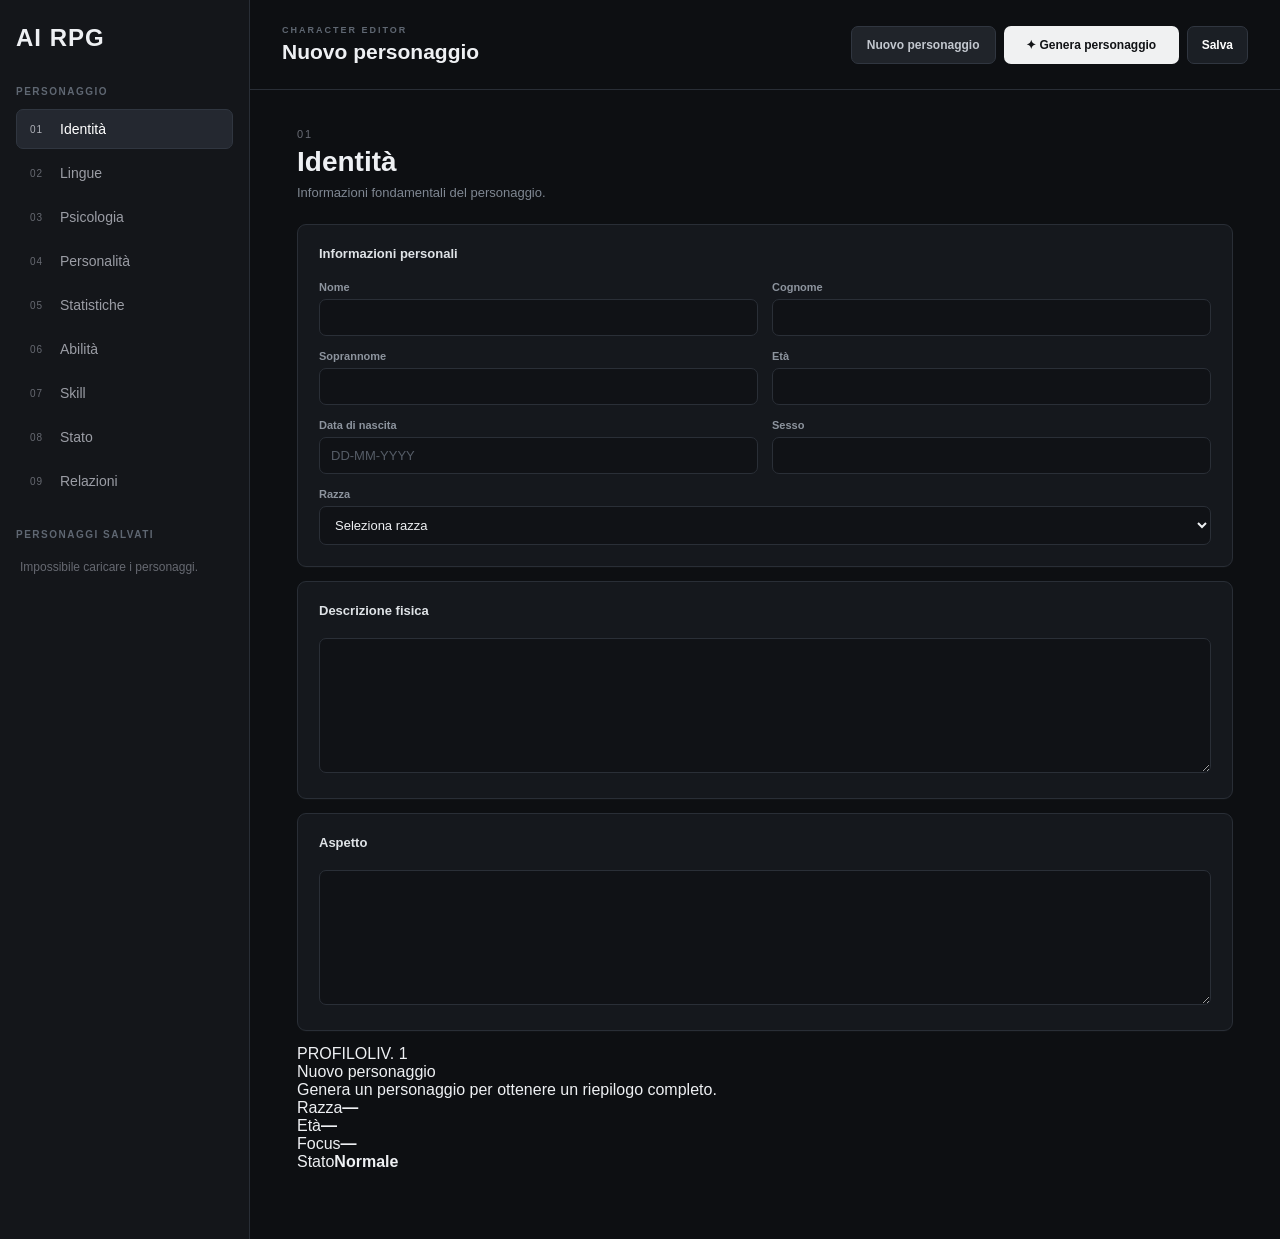
==== commit 7ae6158e: "Add character level and summary UI" ====
--- a/frontend/index.html
+++ b/frontend/index.html
@@ -1,25 +1,157 @@
 <!DOCTYPE html>
 <html lang="it">
 <head>
-<meta charset="UTF-8"><meta name="viewport" content="width=device-width, initial-scale=1.0"><title>AI RPG - Character Creator</title>
-<link rel="stylesheet" href="css/style.css"><link rel="stylesheet" href="css/languages-editor.css"><link rel="stylesheet" href="css/language-select.css"><link rel="stylesheet" href="css/topbar-actions.css"><link rel="stylesheet" href="css/ui-polish.css"><link rel="stylesheet" href="css/character-sections.css">
+<meta charset="UTF-8">
+<meta name="viewport" content="width=device-width, initial-scale=1.0">
+<title>AI RPG - Character Creator</title>
+<link rel="stylesheet" href="css/style.css">
+<link rel="stylesheet" href="css/languages-editor.css">
+<link rel="stylesheet" href="css/language-select.css">
+<link rel="stylesheet" href="css/topbar-actions.css">
+<link rel="stylesheet" href="css/ui-polish.css">
+<link rel="stylesheet" href="css/character-sections.css">
+<link rel="stylesheet" href="css/character-summary.css">
 </head>
-<body><div id="app">
-<aside class="sidebar"><div class="logo">AI RPG</div><div class="sidebar-title">PERSONAGGIO</div><nav>
-<button class="nav-button active" data-section="identity"><span class="nav-number">01</span>Identità</button><button class="nav-button" data-section="languages"><span class="nav-number">02</span>Lingue</button><button class="nav-button" data-section="psychology"><span class="nav-number">03</span>Psicologia</button><button class="nav-button" data-section="personality"><span class="nav-number">04</span>Personalità</button><button class="nav-button" data-section="statistics"><span class="nav-number">05</span>Statistiche</button><button class="nav-button" data-section="abilities"><span class="nav-number">06</span>Abilità</button><button class="nav-button" data-section="skills"><span class="nav-number">07</span>Skill</button><button class="nav-button" data-section="conditions"><span class="nav-number">08</span>Stato</button><button class="nav-button" data-section="relationships"><span class="nav-number">09</span>Relazioni</button>
-</nav><div class="sidebar-title character-list-title">PERSONAGGI SALVATI</div><div id="characterList" class="character-list"><div class="character-list-empty">Nessun personaggio salvato.</div></div></aside>
-<main class="main"><header class="topbar"><div><div class="page-label">CHARACTER EDITOR</div><h1 id="characterTitle">Nuovo personaggio</h1></div><div class="topbar-actions"><button id="newCharacterButton" class="secondary-button">Nuovo personaggio</button><button id="generateButton" class="primary-button">✦ Genera personaggio</button><button id="saveButton" class="save-button">Salva</button></div></header>
+<body>
+<div id="app">
+<aside class="sidebar">
+    <div class="logo">AI RPG</div>
+    <div class="sidebar-title">PERSONAGGIO</div>
+    <nav>
+        <button class="nav-button active" data-section="identity"><span class="nav-number">01</span>Identità</button>
+        <button class="nav-button" data-section="languages"><span class="nav-number">02</span>Lingue</button>
+        <button class="nav-button" data-section="psychology"><span class="nav-number">03</span>Psicologia</button>
+        <button class="nav-button" data-section="personality"><span class="nav-number">04</span>Personalità</button>
+        <button class="nav-button" data-section="statistics"><span class="nav-number">05</span>Statistiche</button>
+        <button class="nav-button" data-section="abilities"><span class="nav-number">06</span>Abilità</button>
+        <button class="nav-button" data-section="skills"><span class="nav-number">07</span>Skill</button>
+        <button class="nav-button" data-section="conditions"><span class="nav-number">08</span>Stato</button>
+        <button class="nav-button" data-section="relationships"><span class="nav-number">09</span>Relazioni</button>
+    </nav>
+    <div class="sidebar-title character-list-title">PERSONAGGI SALVATI</div>
+    <div id="characterList" class="character-list"><div class="character-list-empty">Nessun personaggio salvato.</div></div>
+</aside>
+
+<main class="main">
+<header class="topbar">
+    <div>
+        <div class="page-label">CHARACTER EDITOR</div>
+        <h1 id="characterTitle">Nuovo personaggio</h1>
+    </div>
+    <div class="topbar-actions">
+        <button id="newCharacterButton" class="secondary-button">Nuovo personaggio</button>
+        <button id="generateButton" class="primary-button">✦ Genera personaggio</button>
+        <button id="saveButton" class="save-button">Salva</button>
+    </div>
+</header>
+
 <section id="content" class="content">
-<div id="identitySection" class="section"><div class="section-header"><div><span class="section-number">01</span><h2>Identità</h2><p>Informazioni fondamentali del personaggio.</p></div></div><div class="card"><div class="card-title">Informazioni personali</div><div class="form-grid"><div class="field"><label for="name">Nome</label><input id="name" type="text"></div><div class="field"><label for="surname">Cognome</label><input id="surname" type="text"></div><div class="field"><label for="nickname">Soprannome</label><input id="nickname" type="text"></div><div class="field"><label for="age">Età</label><input id="age" type="number" min="0" max="999"></div><div class="field"><label for="birthDate">Data di nascita</label><input id="birthDate" type="text" placeholder="DD-MM-YYYY"></div><div class="field"><label for="sex">Sesso</label><input id="sex" type="text"></div><div class="field field-wide"><label for="race">Razza</label><select id="race"><option value="">Seleziona razza</option></select></div></div></div><div class="card"><div class="card-title">Descrizione fisica</div><textarea id="physicalDescription"></textarea></div><div class="card"><div class="card-title">Aspetto</div><textarea id="appearance"></textarea></div></div>
-<div id="languagesSection" class="section hidden"><div class="section-header"><div><span class="section-number">02</span><h2>Lingue</h2><p>Lingue conosciute dal personaggio.</p></div></div><div class="card"><div class="card-title">Aggiungi lingua</div><div class="language-add-row"><select id="languageSelect"><option value="">Seleziona una lingua</option></select><button id="addLanguageButton" type="button" class="secondary-button">+ Aggiungi</button></div></div><div class="card"><div class="card-title">Lingue conosciute</div><div id="languagesList" class="languages-list"></div></div></div>
-<div id="psychologySection" class="section hidden"><div class="section-header"><div><span class="section-number">03</span><h2>Psicologia</h2><p>Stato mentale, paure, desideri e comportamento.</p></div></div><div class="card"><div class="form-grid"><div class="field field-wide"><label>Stato mentale</label><textarea id="mentalState"></textarea></div><div class="field field-wide"><label>Stabilità emotiva</label><textarea id="emotionalStability"></textarea></div><div class="field field-wide"><label>Paure</label><textarea id="fears"></textarea></div><div class="field field-wide"><label>Desideri e obiettivi</label><textarea id="desires"></textarea></div><div class="field field-wide"><label>Valori e convinzioni</label><textarea id="values"></textarea></div><div class="field field-wide"><label>Traumi ed esperienze formative</label><textarea id="traumas"></textarea></div></div></div></div>
-<div id="personalitySection" class="section hidden"><div class="section-header"><div><span class="section-number">04</span><h2>Personalità</h2><p>Tratti e comportamenti del personaggio.</p></div></div><div class="card"><div class="form-grid"><div class="field field-wide"><label>Personalità generale</label><textarea id="personalityDescription"></textarea></div><div class="field field-wide"><label>Tratti caratteriali</label><textarea id="traits"></textarea></div><div class="field field-wide"><label>Pregi</label><textarea id="strengths"></textarea></div><div class="field field-wide"><label>Difetti</label><textarea id="flaws"></textarea></div><div class="field field-wide"><label>Abitudini</label><textarea id="habits"></textarea></div><div class="field field-wide"><label>Comportamento sociale</label><textarea id="socialBehavior"></textarea></div></div></div></div>
-<div id="statisticsSection" class="section hidden"><div class="section-header"><div><span class="section-number">05</span><h2>Statistiche</h2><p>Valori numerici di base del personaggio.</p></div></div><div class="section-tools"><button id="generateBaseStatsButton" class="primary-button">Genera valori base</button><button id="resetExtraButton" class="secondary-button">Ripristina</button></div><div class="card"><div id="statisticsEditor" class="advanced-grid"></div></div></div>
-<div id="abilitiesSection" class="section hidden"><div class="section-header"><div><span class="section-number">06</span><h2>Abilità</h2><p>Poteri, capacità innate e capacità speciali.</p></div></div><div class="card"><div class="form-grid"><div class="field"><label>Nome abilità</label><input id="abilityName"></div><div class="field"><label>Descrizione</label><input id="abilityDescription"></div></div><button id="addAbilityButton" class="secondary-button">+ Aggiungi abilità</button></div><div class="card"><div id="abilitiesList"></div></div></div>
-<div id="skillsSection" class="section hidden"><div class="section-header"><div><span class="section-number">07</span><h2>Skill</h2><p>Competenze apprese dal personaggio.</p></div></div><div class="card"><div class="form-grid"><div class="field"><label>Nome skill</label><input id="skillName"></div><div class="field"><label>Descrizione</label><input id="skillDescription"></div></div><button id="addSkillButton" class="secondary-button">+ Aggiungi skill</button></div><div class="card"><div id="skillsList"></div></div></div>
-<div id="conditionsSection" class="section hidden"><div class="section-header"><div><span class="section-number">08</span><h2>Stato</h2><p>Condizioni attuali del personaggio.</p></div></div><div class="card"><div class="condition-grid"><div class="field"><label>Salute</label><input id="conditionHealth" type="number" min="0"></div><div class="field"><label>Resistenza</label><input id="conditionStamina" type="number" min="0"></div><div class="field"><label>Mana</label><input id="conditionMana" type="number" min="0"></div><div class="field"><label>Stato</label><input id="conditionStatus"></div></div></div></div>
-<div id="relationshipsSection" class="section hidden"><div class="section-header"><div><span class="section-number">09</span><h2>Relazioni</h2><p>Legami conosciuti dal personaggio.</p></div></div><div class="card"><div class="form-grid"><div class="field"><label>Personaggio</label><input id="relationshipName"></div><div class="field"><label>Descrizione del rapporto</label><input id="relationshipDescription"></div></div><button id="addRelationshipButton" class="secondary-button">+ Aggiungi relazione</button></div><div class="card"><div id="relationshipsList"></div></div></div>
-</section></main></div>
-<div id="generationOverlay" class="generation-overlay hidden"><div class="generation-window"><div class="generation-symbol">✦</div><div class="generation-title">CREAZIONE PERSONAGGIO</div><div id="generationName" class="generation-name">Generazione in corso...</div><div class="progress-container"><div id="progressBar" class="progress-bar"></div></div><div id="progressText" class="progress-text">0%</div><div class="generation-steps"><div id="stepRace" class="generation-step"><span>○</span> Razza</div><div id="stepIdentity" class="generation-step"><span>○</span> Identità</div><div id="stepLanguages" class="generation-step"><span>○</span> Lingue</div><div id="stepAppearance" class="generation-step"><span>○</span> Aspetto</div><div id="stepConsistency" class="generation-step"><span>○</span> Coerenza</div><div id="stepComplete" class="generation-step"><span>○</span> Completamento</div></div><div id="generationStatus" class="generation-status">L'IA sta preparando il personaggio...</div></div></div>
-<script type="module" src="js/app.js"></script><script type="module" src="js/database.js"></script><script type="module" src="js/languages-editor.js"></script><script type="module" src="js/character-sections.js"></script>
-</body></html>
+<div id="identitySection" class="section">
+    <div class="section-header"><div><span class="section-number">01</span><h2>Identità</h2><p>Informazioni fondamentali del personaggio.</p></div></div>
+    <div class="card"><div class="card-title">Informazioni personali</div><div class="form-grid">
+        <div class="field"><label for="name">Nome</label><input id="name" type="text"></div>
+        <div class="field"><label for="surname">Cognome</label><input id="surname" type="text"></div>
+        <div class="field"><label for="nickname">Soprannome</label><input id="nickname" type="text"></div>
+        <div class="field"><label for="age">Età</label><input id="age" type="number" min="0" max="999"></div>
+        <div class="field"><label for="birthDate">Data di nascita</label><input id="birthDate" type="text" placeholder="DD-MM-YYYY"></div>
+        <div class="field"><label for="sex">Sesso</label><input id="sex" type="text"></div>
+        <div class="field field-wide"><label for="race">Razza</label><select id="race"><option value="">Seleziona razza</option></select></div>
+    </div></div>
+    <div class="card"><div class="card-title">Descrizione fisica</div><textarea id="physicalDescription"></textarea></div>
+    <div class="card"><div class="card-title">Aspetto</div><textarea id="appearance"></textarea></div>
+</div>
+
+<div id="languagesSection" class="section hidden">
+    <div class="section-header"><div><span class="section-number">02</span><h2>Lingue</h2><p>Lingue conosciute dal personaggio.</p></div></div>
+    <div class="card"><div class="card-title">Aggiungi lingua</div><div class="language-add-row"><select id="languageSelect"><option value="">Seleziona una lingua</option></select><button id="addLanguageButton" type="button" class="secondary-button">+ Aggiungi</button></div></div>
+    <div class="card"><div class="card-title">Lingue conosciute</div><div id="languagesList" class="languages-list"></div></div>
+</div>
+
+<div id="psychologySection" class="section hidden">
+    <div class="section-header"><div><span class="section-number">03</span><h2>Psicologia</h2><p>Stato mentale, paure, desideri e comportamento.</p></div></div>
+    <div class="card"><div class="form-grid">
+        <div class="field field-wide"><label>Stato mentale</label><textarea id="mentalState"></textarea></div>
+        <div class="field field-wide"><label>Stabilità emotiva</label><textarea id="emotionalStability"></textarea></div>
+        <div class="field field-wide"><label>Paure</label><textarea id="fears"></textarea></div>
+        <div class="field field-wide"><label>Desideri e obiettivi</label><textarea id="desires"></textarea></div>
+        <div class="field field-wide"><label>Valori e convinzioni</label><textarea id="values"></textarea></div>
+        <div class="field field-wide"><label>Traumi ed esperienze formative</label><textarea id="traumas"></textarea></div>
+    </div></div>
+</div>
+
+<div id="personalitySection" class="section hidden">
+    <div class="section-header"><div><span class="section-number">04</span><h2>Personalità</h2><p>Tratti e comportamenti del personaggio.</p></div></div>
+    <div class="card"><div class="form-grid">
+        <div class="field field-wide"><label>Personalità generale</label><textarea id="personalityDescription"></textarea></div>
+        <div class="field field-wide"><label>Tratti caratteriali</label><textarea id="traits"></textarea></div>
+        <div class="field field-wide"><label>Pregi</label><textarea id="strengths"></textarea></div>
+        <div class="field field-wide"><label>Difetti</label><textarea id="flaws"></textarea></div>
+        <div class="field field-wide"><label>Abitudini</label><textarea id="habits"></textarea></div>
+        <div class="field field-wide"><label>Comportamento sociale</label><textarea id="socialBehavior"></textarea></div>
+    </div></div>
+</div>
+
+<div id="statisticsSection" class="section hidden">
+    <div class="section-header"><div><span class="section-number">05</span><h2>Statistiche</h2><p>Valori numerici e livello del personaggio.</p></div></div>
+    <div class="card level-card"><div class="level-card-label">LIVELLO</div><div id="characterLevel" class="character-level">1</div><div id="characterLevelText" class="level-card-text">Personaggio appena creato</div></div>
+    <div class="section-tools"><button id="generateBaseStatsButton" class="primary-button">Genera valori base</button><button id="resetExtraButton" class="secondary-button">Ripristina</button></div>
+    <div class="card"><div id="statisticsEditor" class="advanced-grid"></div></div>
+</div>
+
+<div id="abilitiesSection" class="section hidden">
+    <div class="section-header"><div><span class="section-number">06</span><h2>Abilità</h2><p>Poteri, capacità innate e capacità speciali.</p></div></div>
+    <div class="card"><div class="form-grid"><div class="field"><label>Nome abilità</label><input id="abilityName"></div><div class="field"><label>Descrizione</label><input id="abilityDescription"></div></div><button id="addAbilityButton" class="secondary-button">+ Aggiungi abilità</button></div>
+    <div class="card"><div id="abilitiesList"></div></div>
+</div>
+
+<div id="skillsSection" class="section hidden">
+    <div class="section-header"><div><span class="section-number">07</span><h2>Skill</h2><p>Competenze apprese dal personaggio.</p></div></div>
+    <div class="card"><div class="form-grid"><div class="field"><label>Nome skill</label><input id="skillName"></div><div class="field"><label>Descrizione</label><input id="skillDescription"></div></div><button id="addSkillButton" class="secondary-button">+ Aggiungi skill</button></div>
+    <div class="card"><div id="skillsList"></div></div>
+</div>
+
+<div id="conditionsSection" class="section hidden">
+    <div class="section-header"><div><span class="section-number">08</span><h2>Stato</h2><p>Condizioni attuali del personaggio.</p></div></div>
+    <div class="card"><div class="condition-grid"><div class="field"><label>Salute</label><input id="conditionHealth" type="number" min="0"></div><div class="field"><label>Resistenza</label><input id="conditionStamina" type="number" min="0"></div><div class="field"><label>Mana</label><input id="conditionMana" type="number" min="0"></div><div class="field"><label>Stato</label><input id="conditionStatus"></div></div></div>
+</div>
+
+<div id="relationshipsSection" class="section hidden">
+    <div class="section-header"><div><span class="section-number">09</span><h2>Relazioni</h2><p>Legami conosciuti dal personaggio.</p></div></div>
+    <div class="card"><div class="form-grid"><div class="field"><label>Personaggio</label><input id="relationshipName"></div><div class="field"><label>Descrizione del rapporto</label><input id="relationshipDescription"></div></div><button id="addRelationshipButton" class="secondary-button">+ Aggiungi relazione</button></div>
+    <div class="card"><div id="relationshipsList"></div></div>
+</div>
+
+<div id="characterSummary" class="character-summary">
+    <div class="summary-topline"><span>PROFILO</span><span id="summaryLevelBadge">LIV. 1</span></div>
+    <div id="summaryTitle" class="summary-title">Nuovo personaggio</div>
+    <p id="summaryText" class="summary-text">Genera un personaggio per ottenere un riepilogo completo.</p>
+    <div class="summary-facts">
+        <div><span>Razza</span><strong id="summaryRace">—</strong></div>
+        <div><span>Età</span><strong id="summaryAge">—</strong></div>
+        <div><span>Focus</span><strong id="summaryFocus">—</strong></div>
+        <div><span>Stato</span><strong id="summaryStatus">Normale</strong></div>
+    </div>
+</div>
+</section>
+</main>
+</div>
+
+<div id="generationOverlay" class="generation-overlay hidden">
+<div class="generation-window">
+    <div class="generation-symbol">✦</div><div class="generation-title">CREAZIONE PERSONAGGIO</div>
+    <div id="generationName" class="generation-name">Generazione in corso...</div>
+    <div class="progress-container"><div id="progressBar" class="progress-bar"></div></div>
+    <div id="progressText" class="progress-text">0%</div>
+    <div class="generation-steps">
+        <div id="stepRace" class="generation-step"><span>○</span> Razza</div><div id="stepIdentity" class="generation-step"><span>○</span> Identità</div><div id="stepLanguages" class="generation-step"><span>○</span> Lingue</div><div id="stepAppearance" class="generation-step"><span>○</span> Aspetto</div><div id="stepConsistency" class="generation-step"><span>○</span> Coerenza</div><div id="stepComplete" class="generation-step"><span>○</span> Completamento</div>
+    </div>
+    <div id="generationStatus" class="generation-status">L'IA sta preparando il personaggio...</div>
+</div>
+</div>
+
+<script type="module" src="js/app.js"></script>
+<script type="module" src="js/database.js"></script>
+<script type="module" src="js/languages-editor.js"></script>
+<script type="module" src="js/character-sections.js"></script>
+</body>
+</html>
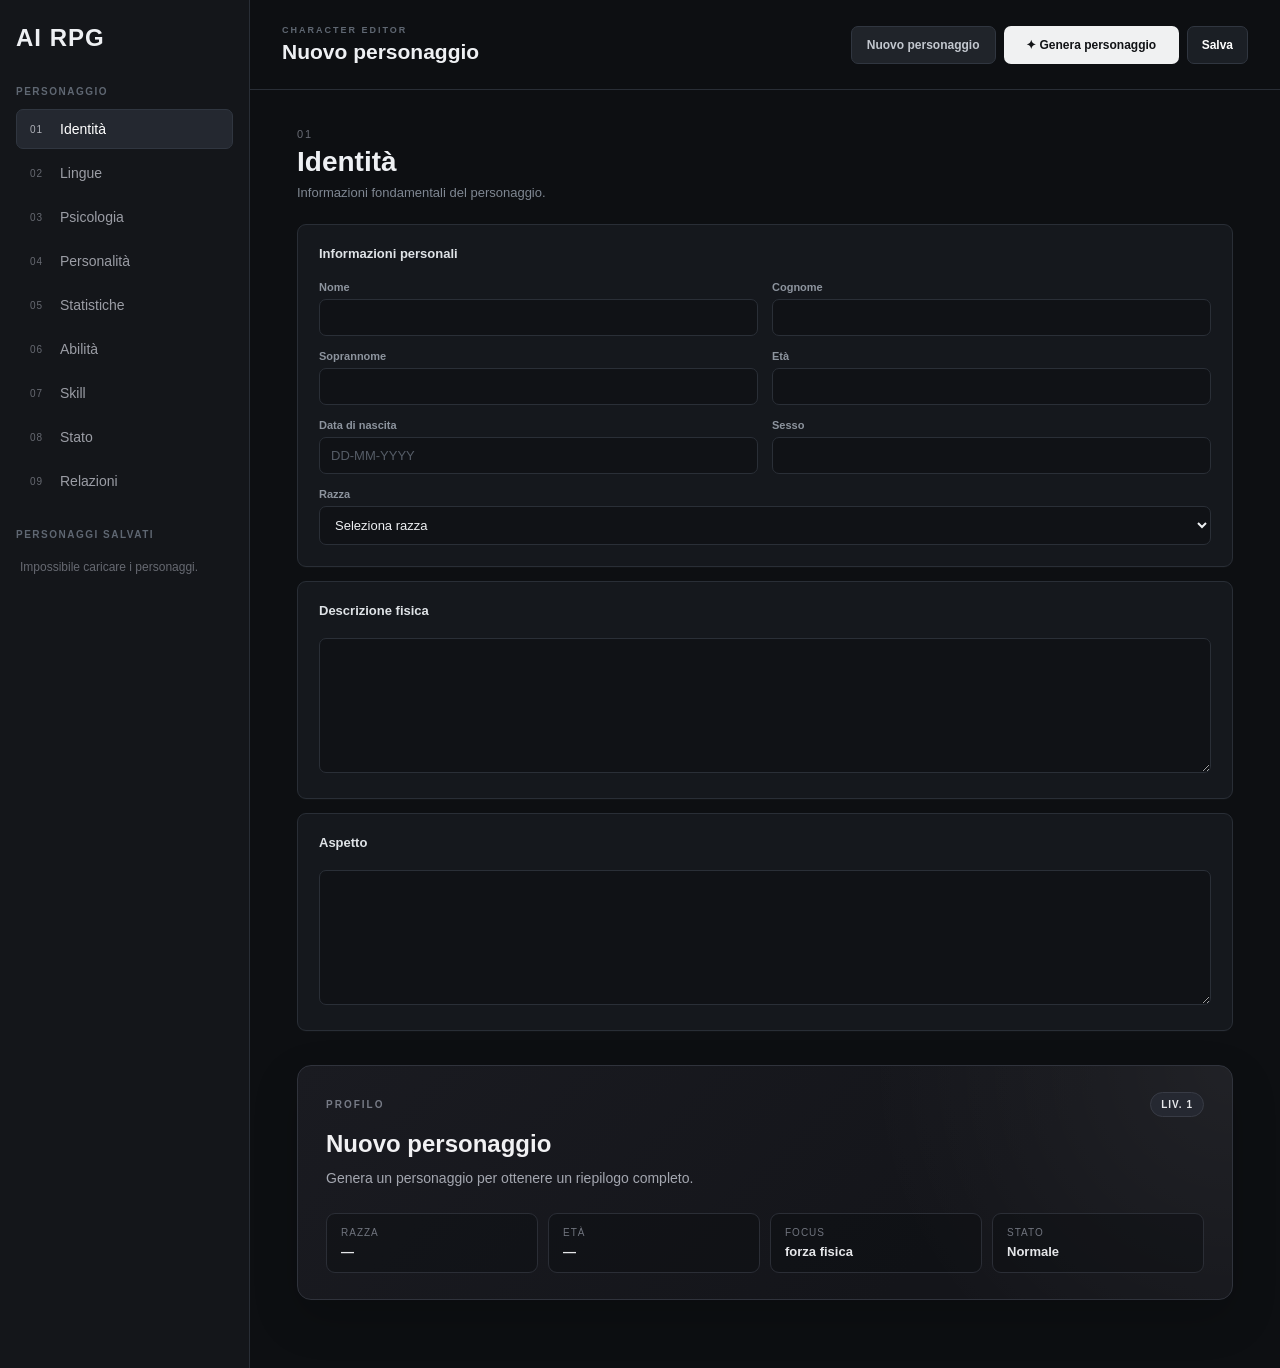
==== commit b49dd5d2: "Load separated database styles" ====
--- a/frontend/index.html
+++ b/frontend/index.html
@@ -11,6 +11,7 @@
 <link rel="stylesheet" href="css/ui-polish.css">
 <link rel="stylesheet" href="css/character-sections.css">
 <link rel="stylesheet" href="css/character-summary.css">
+<link rel="stylesheet" href="css/database.css">
 </head>
 <body>
 <div id="app">
--- a/frontend/css/character-summary.css
+++ b/frontend/css/character-summary.css
@@ -0,0 +1,132 @@
+/* =========================================================
+   CHARACTER SUMMARY / LEVEL
+========================================================= */
+
+.character-summary {
+    margin-top: 34px;
+    padding: 26px 28px;
+    border: 1px solid #30333c;
+    border-radius: 14px;
+    background:
+        radial-gradient(circle at 100% 0%, rgba(255,255,255,.055), transparent 38%),
+        linear-gradient(135deg, #1a1b21, #14151a 70%);
+    box-shadow: 0 18px 45px rgba(0,0,0,.18);
+}
+
+.summary-topline {
+    display: flex;
+    align-items: center;
+    justify-content: space-between;
+    color: #777b86;
+    font-size: 10px;
+    letter-spacing: 2px;
+    font-weight: 700;
+}
+
+#summaryLevelBadge {
+    color: #e7e8eb;
+    background: #252831;
+    border: 1px solid #383b45;
+    border-radius: 999px;
+    padding: 6px 10px;
+    letter-spacing: 1px;
+}
+
+.summary-title {
+    margin-top: 13px;
+    font-size: 24px;
+    font-weight: 650;
+    color: #f1f1f3;
+}
+
+.summary-text {
+    max-width: 850px;
+    margin-top: 9px;
+    color: #a4a7b0;
+    line-height: 1.7;
+    font-size: 14px;
+}
+
+.summary-facts {
+    display: grid;
+    grid-template-columns: repeat(4, 1fr);
+    gap: 10px;
+    margin-top: 22px;
+}
+
+.summary-facts > div {
+    padding: 13px 14px;
+    border: 1px solid #2b2e36;
+    border-radius: 9px;
+    background: rgba(8,9,12,.34);
+}
+
+.summary-facts span {
+    display: block;
+    color: #70747e;
+    font-size: 10px;
+    text-transform: uppercase;
+    letter-spacing: 1px;
+    margin-bottom: 6px;
+}
+
+.summary-facts strong {
+    display: block;
+    color: #e5e6e9;
+    font-size: 13px;
+    font-weight: 600;
+}
+
+.level-card {
+    position: relative;
+    overflow: hidden;
+    display: grid;
+    grid-template-columns: auto 1fr;
+    grid-template-areas: "label level" "label text";
+    align-items: center;
+    column-gap: 18px;
+    background:
+        radial-gradient(circle at 0% 50%, rgba(255,255,255,.065), transparent 42%),
+        #18191f;
+}
+
+.level-card-label {
+    grid-area: label;
+    writing-mode: vertical-rl;
+    transform: rotate(180deg);
+    color: #777a83;
+    font-size: 10px;
+    letter-spacing: 2px;
+    font-weight: 700;
+}
+
+.character-level {
+    grid-area: level;
+    font-size: 38px;
+    line-height: 1;
+    font-weight: 700;
+    color: #f2f2f4;
+}
+
+.level-card-text {
+    grid-area: text;
+    margin-top: 7px;
+    color: #858892;
+    font-size: 12px;
+}
+
+.section-tools {
+    margin-bottom: 16px;
+}
+
+@media (max-width: 760px) {
+    .summary-facts {
+        grid-template-columns: repeat(2, 1fr);
+    }
+}
+
+@media (max-width: 520px) {
+    .summary-facts {
+        grid-template-columns: 1fr;
+    }
+}
--- a/frontend/css/database.css
+++ b/frontend/css/database.css
@@ -0,0 +1,9 @@
+.character-list-title { margin-top: 28px; }
+.character-list { display:flex; flex-direction:column; gap:5px; max-height:220px; overflow-y:auto; margin-bottom:12px; }
+.character-list-empty { color:#666971; font-size:12px; padding:8px 4px; }
+.character-entry { display:flex; align-items:center; gap:5px; }
+.character-load { flex:1; min-width:0; border:0; background:#1e2026; color:#d8d9dd; padding:9px 10px; border-radius:6px; text-align:left; cursor:pointer; font-family:inherit; overflow:hidden; text-overflow:ellipsis; white-space:nowrap; }
+.character-load:hover { background:#292b32; color:#fff; }
+.character-load.current { background:#30323a; color:#fff; }
+.character-delete { width:30px; height:30px; border:0; border-radius:6px; background:transparent; color:#777a83; cursor:pointer; font-size:17px; }
+.character-delete:hover { background:#352326; color:#fff; }
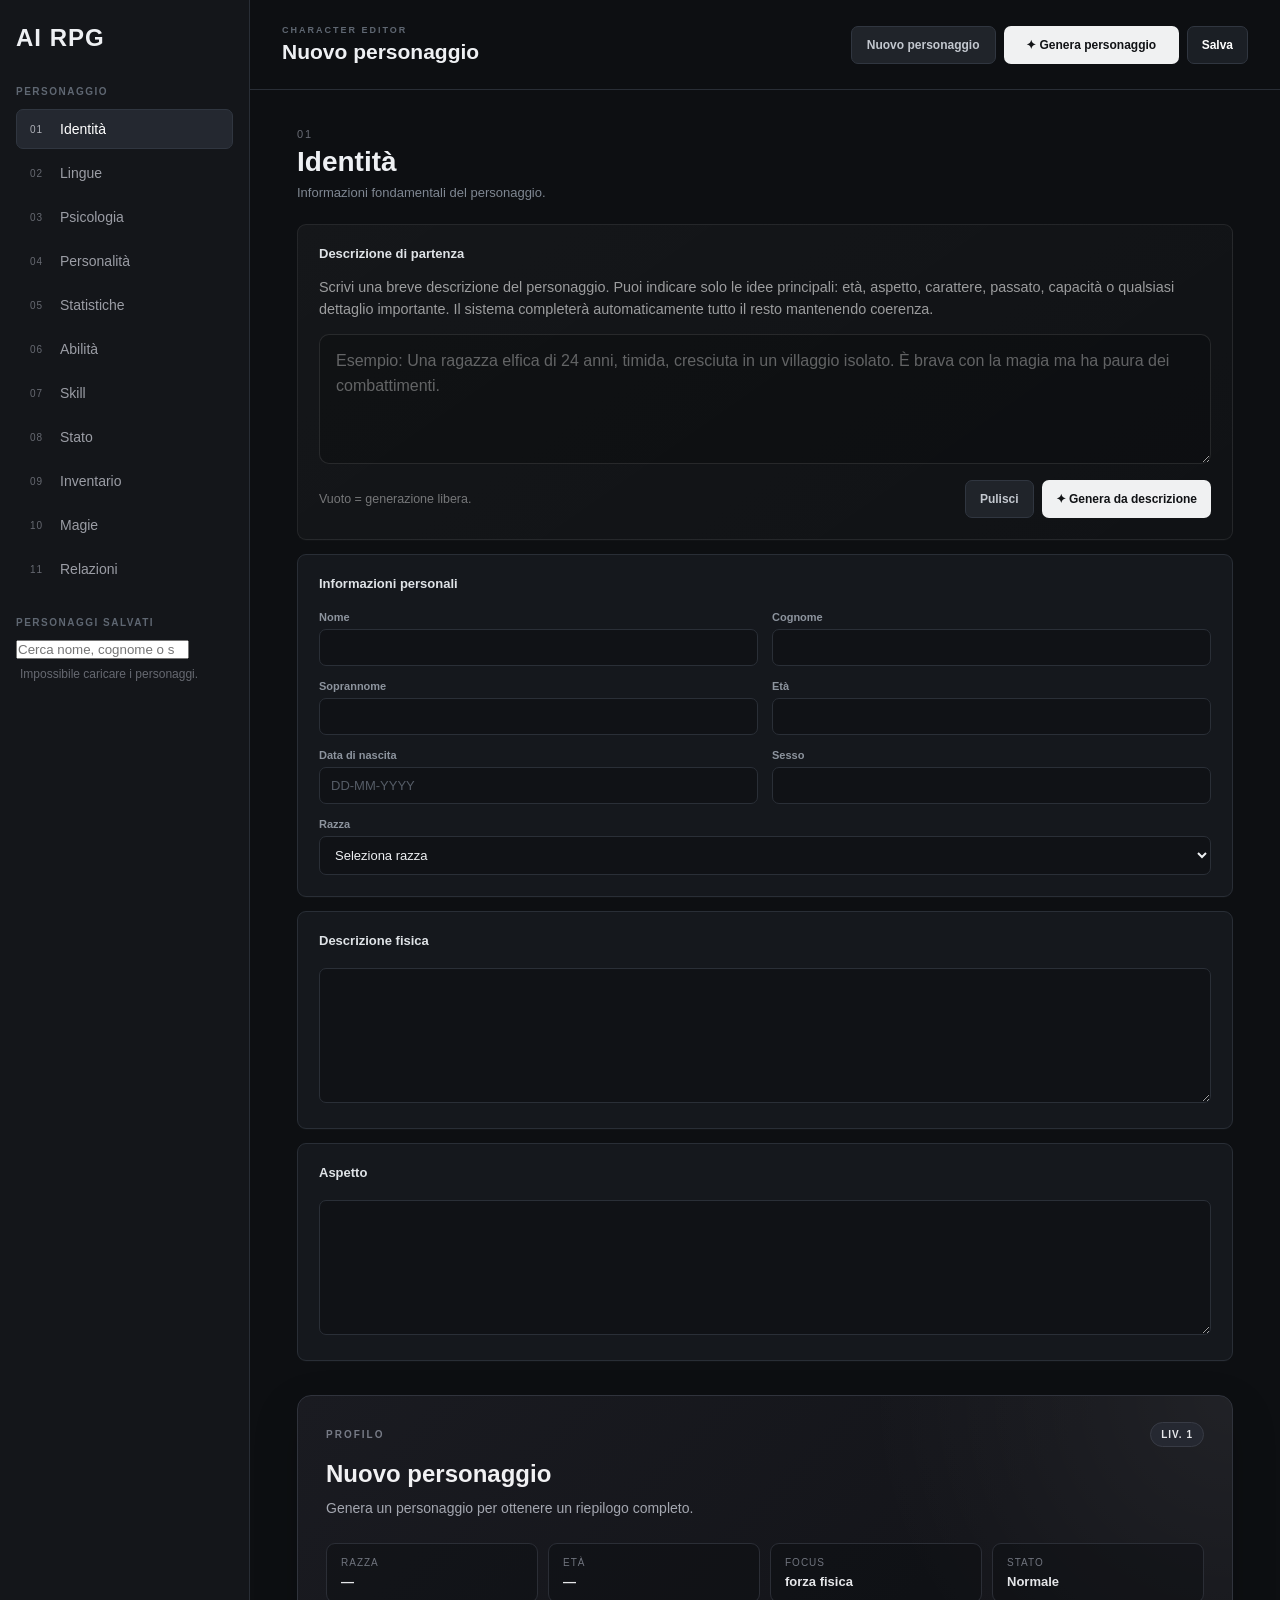
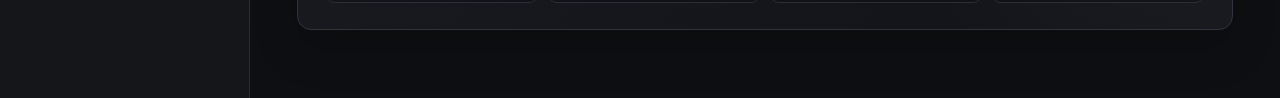
==== commit ff9c2144: "Add inventory and magic sections to character UI" ====
--- a/frontend/index.html
+++ b/frontend/index.html
@@ -12,6 +12,7 @@
 <link rel="stylesheet" href="css/character-sections.css">
 <link rel="stylesheet" href="css/character-summary.css">
 <link rel="stylesheet" href="css/database.css">
+<link rel="stylesheet" href="css/character-description.css">
 </head>
 <body>
 <div id="app">
@@ -27,9 +28,12 @@
         <button class="nav-button" data-section="abilities"><span class="nav-number">06</span>Abilità</button>
         <button class="nav-button" data-section="skills"><span class="nav-number">07</span>Skill</button>
         <button class="nav-button" data-section="conditions"><span class="nav-number">08</span>Stato</button>
-        <button class="nav-button" data-section="relationships"><span class="nav-number">09</span>Relazioni</button>
+        <button class="nav-button" data-section="inventory"><span class="nav-number">09</span>Inventario</button>
+        <button class="nav-button" data-section="magic"><span class="nav-number">10</span>Magie</button>
+        <button class="nav-button" data-section="relationships"><span class="nav-number">11</span>Relazioni</button>
     </nav>
     <div class="sidebar-title character-list-title">PERSONAGGI SALVATI</div>
+    <div class="character-search"><input id="characterSearch" type="search" placeholder="Cerca nome, cognome o soprannome..."></div>
     <div id="characterList" class="character-list"><div class="character-list-empty">Nessun personaggio salvato.</div></div>
 </aside>
 
@@ -62,97 +66,31 @@
     <div class="card"><div class="card-title">Aspetto</div><textarea id="appearance"></textarea></div>
 </div>
 
-<div id="languagesSection" class="section hidden">
-    <div class="section-header"><div><span class="section-number">02</span><h2>Lingue</h2><p>Lingue conosciute dal personaggio.</p></div></div>
-    <div class="card"><div class="card-title">Aggiungi lingua</div><div class="language-add-row"><select id="languageSelect"><option value="">Seleziona una lingua</option></select><button id="addLanguageButton" type="button" class="secondary-button">+ Aggiungi</button></div></div>
-    <div class="card"><div class="card-title">Lingue conosciute</div><div id="languagesList" class="languages-list"></div></div>
-</div>
+<div id="languagesSection" class="section hidden"><div class="section-header"><div><span class="section-number">02</span><h2>Lingue</h2><p>Lingue conosciute dal personaggio.</p></div></div><div class="card"><div class="card-title">Aggiungi lingua</div><div class="language-add-row"><select id="languageSelect"><option value="">Seleziona una lingua</option></select><button id="addLanguageButton" type="button" class="secondary-button">+ Aggiungi</button></div></div><div class="card"><div class="card-title">Lingue conosciute</div><div id="languagesList" class="languages-list"></div></div></div>
 
-<div id="psychologySection" class="section hidden">
-    <div class="section-header"><div><span class="section-number">03</span><h2>Psicologia</h2><p>Stato mentale, paure, desideri e comportamento.</p></div></div>
-    <div class="card"><div class="form-grid">
-        <div class="field field-wide"><label>Stato mentale</label><textarea id="mentalState"></textarea></div>
-        <div class="field field-wide"><label>Stabilità emotiva</label><textarea id="emotionalStability"></textarea></div>
-        <div class="field field-wide"><label>Paure</label><textarea id="fears"></textarea></div>
-        <div class="field field-wide"><label>Desideri e obiettivi</label><textarea id="desires"></textarea></div>
-        <div class="field field-wide"><label>Valori e convinzioni</label><textarea id="values"></textarea></div>
-        <div class="field field-wide"><label>Traumi ed esperienze formative</label><textarea id="traumas"></textarea></div>
-    </div></div>
-</div>
+<div id="psychologySection" class="section hidden"><div class="section-header"><div><span class="section-number">03</span><h2>Psicologia</h2><p>Stato mentale, paure, desideri e comportamento.</p></div></div><div class="card"><div class="form-grid"><div class="field field-wide"><label>Stato mentale</label><textarea id="mentalState"></textarea></div><div class="field field-wide"><label>Stabilità emotiva</label><textarea id="emotionalStability"></textarea></div><div class="field field-wide"><label>Paure</label><textarea id="fears"></textarea></div><div class="field field-wide"><label>Desideri e obiettivi</label><textarea id="desires"></textarea></div><div class="field field-wide"><label>Valori e convinzioni</label><textarea id="values"></textarea></div><div class="field field-wide"><label>Traumi ed esperienze formative</label><textarea id="traumas"></textarea></div></div></div></div>
 
-<div id="personalitySection" class="section hidden">
-    <div class="section-header"><div><span class="section-number">04</span><h2>Personalità</h2><p>Tratti e comportamenti del personaggio.</p></div></div>
-    <div class="card"><div class="form-grid">
-        <div class="field field-wide"><label>Personalità generale</label><textarea id="personalityDescription"></textarea></div>
-        <div class="field field-wide"><label>Tratti caratteriali</label><textarea id="traits"></textarea></div>
-        <div class="field field-wide"><label>Pregi</label><textarea id="strengths"></textarea></div>
-        <div class="field field-wide"><label>Difetti</label><textarea id="flaws"></textarea></div>
-        <div class="field field-wide"><label>Abitudini</label><textarea id="habits"></textarea></div>
-        <div class="field field-wide"><label>Comportamento sociale</label><textarea id="socialBehavior"></textarea></div>
-    </div></div>
-</div>
+<div id="personalitySection" class="section hidden"><div class="section-header"><div><span class="section-number">04</span><h2>Personalità</h2><p>Tratti e comportamenti del personaggio.</p></div></div><div class="card"><div class="form-grid"><div class="field field-wide"><label>Personalità generale</label><textarea id="personalityDescription"></textarea></div><div class="field field-wide"><label>Tratti caratteriali</label><textarea id="traits"></textarea></div><div class="field field-wide"><label>Pregi</label><textarea id="strengths"></textarea></div><div class="field field-wide"><label>Difetti</label><textarea id="flaws"></textarea></div><div class="field field-wide"><label>Abitudini</label><textarea id="habits"></textarea></div><div class="field field-wide"><label>Comportamento sociale</label><textarea id="socialBehavior"></textarea></div></div></div></div>
 
-<div id="statisticsSection" class="section hidden">
-    <div class="section-header"><div><span class="section-number">05</span><h2>Statistiche</h2><p>Valori numerici e livello del personaggio.</p></div></div>
-    <div class="card level-card"><div class="level-card-label">LIVELLO</div><div id="characterLevel" class="character-level">1</div><div id="characterLevelText" class="level-card-text">Personaggio appena creato</div></div>
-    <div class="section-tools"><button id="generateBaseStatsButton" class="primary-button">Genera valori base</button><button id="resetExtraButton" class="secondary-button">Ripristina</button></div>
-    <div class="card"><div id="statisticsEditor" class="advanced-grid"></div></div>
-</div>
+<div id="statisticsSection" class="section hidden"><div class="section-header"><div><span class="section-number">05</span><h2>Statistiche</h2><p>Valori numerici e livello del personaggio.</p></div></div><div class="card level-card"><div class="level-card-label">LIVELLO</div><div id="characterLevel" class="character-level">1</div><div id="characterLevelText" class="level-card-text">Personaggio appena creato</div></div><div class="section-tools"><button id="generateBaseStatsButton" class="primary-button">Genera valori base</button><button id="resetExtraButton" class="secondary-button">Ripristina</button></div><div class="card"><div id="statisticsEditor" class="advanced-grid"></div></div></div>
 
-<div id="abilitiesSection" class="section hidden">
-    <div class="section-header"><div><span class="section-number">06</span><h2>Abilità</h2><p>Poteri, capacità innate e capacità speciali.</p></div></div>
-    <div class="card"><div class="form-grid"><div class="field"><label>Nome abilità</label><input id="abilityName"></div><div class="field"><label>Descrizione</label><input id="abilityDescription"></div></div><button id="addAbilityButton" class="secondary-button">+ Aggiungi abilità</button></div>
-    <div class="card"><div id="abilitiesList"></div></div>
-</div>
+<div id="abilitiesSection" class="section hidden"><div class="section-header"><div><span class="section-number">06</span><h2>Abilità</h2><p>Poteri, capacità innate e capacità speciali.</p></div></div><div class="card"><div class="form-grid"><div class="field"><label>Nome abilità</label><input id="abilityName"></div><div class="field"><label>Descrizione</label><input id="abilityDescription"></div></div><button id="addAbilityButton" class="secondary-button">+ Aggiungi abilità</button></div><div class="card"><div id="abilitiesList"></div></div></div>
 
-<div id="skillsSection" class="section hidden">
-    <div class="section-header"><div><span class="section-number">07</span><h2>Skill</h2><p>Competenze apprese dal personaggio.</p></div></div>
-    <div class="card"><div class="form-grid"><div class="field"><label>Nome skill</label><input id="skillName"></div><div class="field"><label>Descrizione</label><input id="skillDescription"></div></div><button id="addSkillButton" class="secondary-button">+ Aggiungi skill</button></div>
-    <div class="card"><div id="skillsList"></div></div>
-</div>
+<div id="skillsSection" class="section hidden"><div class="section-header"><div><span class="section-number">07</span><h2>Skill</h2><p>Competenze apprese dal personaggio.</p></div></div><div class="card"><div class="form-grid"><div class="field"><label>Nome skill</label><input id="skillName"></div><div class="field"><label>Descrizione</label><input id="skillDescription"></div></div><button id="addSkillButton" class="secondary-button">+ Aggiungi skill</button></div><div class="card"><div id="skillsList"></div></div></div>
 
-<div id="conditionsSection" class="section hidden">
-    <div class="section-header"><div><span class="section-number">08</span><h2>Stato</h2><p>Condizioni attuali del personaggio.</p></div></div>
-    <div class="card"><div class="condition-grid"><div class="field"><label>Salute</label><input id="conditionHealth" type="number" min="0"></div><div class="field"><label>Resistenza</label><input id="conditionStamina" type="number" min="0"></div><div class="field"><label>Mana</label><input id="conditionMana" type="number" min="0"></div><div class="field"><label>Stato</label><input id="conditionStatus"></div></div></div>
-</div>
+<div id="conditionsSection" class="section hidden"><div class="section-header"><div><span class="section-number">08</span><h2>Stato</h2><p>Condizioni attuali del personaggio.</p></div></div><div class="card"><div class="condition-grid"><div class="field"><label>Salute</label><input id="conditionHealth" type="number" min="0"></div><div class="field"><label>Resistenza</label><input id="conditionStamina" type="number" min="0"></div><div class="field"><label>Mana</label><input id="conditionMana" type="number" min="0"></div><div class="field"><label>Stato</label><input id="conditionStatus"></div></div></div></div>
 
-<div id="relationshipsSection" class="section hidden">
-    <div class="section-header"><div><span class="section-number">09</span><h2>Relazioni</h2><p>Legami conosciuti dal personaggio.</p></div></div>
-    <div class="card"><div class="form-grid"><div class="field"><label>Personaggio</label><input id="relationshipName"></div><div class="field"><label>Descrizione del rapporto</label><input id="relationshipDescription"></div></div><button id="addRelationshipButton" class="secondary-button">+ Aggiungi relazione</button></div>
-    <div class="card"><div id="relationshipsList"></div></div>
-</div>
+<div id="inventorySection" class="section hidden"><div class="section-header"><div><span class="section-number">09</span><h2>Inventario</h2><p>Equipaggiamento, armatura, armi, oggetti e denaro.</p></div></div><div class="card"><div class="card-title">Denaro</div><div id="moneyEditor" class="advanced-grid"></div></div><div class="card"><div class="card-title">Armatura ed equipaggiamento</div><div id="armorEditor" class="advanced-grid"></div></div><div class="card"><div class="card-title">Armi</div><div id="weaponsEditor" class="advanced-grid"></div></div><div class="card"><div class="card-title">Oggetti</div><div class="form-grid"><div class="field"><label>Nome</label><input id="inventoryItemName"></div><div class="field"><label>Quantità</label><input id="inventoryItemQuantity" type="number" min="1" value="1"></div><div class="field field-wide"><label>Descrizione</label><input id="inventoryItemDescription"></div></div><button id="addInventoryItemButton" class="secondary-button">+ Aggiungi oggetto</button></div><div class="card"><div id="inventoryItemsList"></div></div></div>
 
-<div id="characterSummary" class="character-summary">
-    <div class="summary-topline"><span>PROFILO</span><span id="summaryLevelBadge">LIV. 1</span></div>
-    <div id="summaryTitle" class="summary-title">Nuovo personaggio</div>
-    <p id="summaryText" class="summary-text">Genera un personaggio per ottenere un riepilogo completo.</p>
-    <div class="summary-facts">
-        <div><span>Razza</span><strong id="summaryRace">—</strong></div>
-        <div><span>Età</span><strong id="summaryAge">—</strong></div>
-        <div><span>Focus</span><strong id="summaryFocus">—</strong></div>
-        <div><span>Stato</span><strong id="summaryStatus">Normale</strong></div>
-    </div>
-</div>
+<div id="magicSection" class="section hidden"><div class="section-header"><div><span class="section-number">10</span><h2>Magie</h2><p>Tutte le magie realmente apprese dal personaggio, organizzate per categoria.</p></div></div><div id="magicCategories" class="magic-categories"></div></div>
+
+<div id="relationshipsSection" class="section hidden"><div class="section-header"><div><span class="section-number">11</span><h2>Relazioni</h2><p>Legami conosciuti dal personaggio.</p></div></div><div class="card"><div class="form-grid"><div class="field"><label>Personaggio</label><input id="relationshipName"></div><div class="field"><label>Descrizione del rapporto</label><input id="relationshipDescription"></div></div><button id="addRelationshipButton" class="secondary-button">+ Aggiungi relazione</button></div><div class="card"><div id="relationshipsList"></div></div></div>
+
+<div id="characterSummary" class="character-summary"><div class="summary-topline"><span>PROFILO</span><span id="summaryLevelBadge">LIV. 1</span></div><div id="summaryTitle" class="summary-title">Nuovo personaggio</div><p id="summaryText" class="summary-text">Genera un personaggio per ottenere un riepilogo completo.</p><div class="summary-facts"><div><span>Razza</span><strong id="summaryRace">—</strong></div><div><span>Età</span><strong id="summaryAge">—</strong></div><div><span>Focus</span><strong id="summaryFocus">—</strong></div><div><span>Stato</span><strong id="summaryStatus">Normale</strong></div></div></div>
 </section>
 </main>
 </div>
-
-<div id="generationOverlay" class="generation-overlay hidden">
-<div class="generation-window">
-    <div class="generation-symbol">✦</div><div class="generation-title">CREAZIONE PERSONAGGIO</div>
-    <div id="generationName" class="generation-name">Generazione in corso...</div>
-    <div class="progress-container"><div id="progressBar" class="progress-bar"></div></div>
-    <div id="progressText" class="progress-text">0%</div>
-    <div class="generation-steps">
-        <div id="stepRace" class="generation-step"><span>○</span> Razza</div><div id="stepIdentity" class="generation-step"><span>○</span> Identità</div><div id="stepLanguages" class="generation-step"><span>○</span> Lingue</div><div id="stepAppearance" class="generation-step"><span>○</span> Aspetto</div><div id="stepConsistency" class="generation-step"><span>○</span> Coerenza</div><div id="stepComplete" class="generation-step"><span>○</span> Completamento</div>
-    </div>
-    <div id="generationStatus" class="generation-status">L'IA sta preparando il personaggio...</div>
-</div>
-</div>
-
-<script type="module" src="js/app.js"></script>
-<script type="module" src="js/database.js"></script>
-<script type="module" src="js/languages-editor.js"></script>
-<script type="module" src="js/character-sections.js"></script>
+<div id="generationOverlay" class="generation-overlay hidden"><div class="generation-window"><div class="generation-symbol">✦</div><div class="generation-title">CREAZIONE PERSONAGGIO</div><div id="generationName" class="generation-name">Generazione in corso...</div><div class="progress-container"><div id="progressBar" class="progress-bar"></div></div><div id="progressText" class="progress-text">0%</div><div class="generation-steps"><div id="stepRace" class="generation-step"><span>○</span> Razza</div><div id="stepIdentity" class="generation-step"><span>○</span> Identità</div><div id="stepLanguages" class="generation-step"><span>○</span> Lingue</div><div id="stepAppearance" class="generation-step"><span>○</span> Aspetto</div><div id="stepConsistency" class="generation-step"><span>○</span> Coerenza</div><div id="stepComplete" class="generation-step"><span>○</span> Completamento</div></div><div id="generationStatus" class="generation-status">L'IA sta preparando il personaggio...</div></div></div>
+<script type="module" src="js/character-description.js"></script><script type="module" src="js/app.js"></script><script type="module" src="js/database.js"></script><script type="module" src="js/languages-editor.js"></script><script type="module" src="js/character-sections.js"></script>
 </body>
 </html>
--- a/frontend/css/character-description.css
+++ b/frontend/css/character-description.css
@@ -0,0 +1,65 @@
+.character-description-card {
+    border: 1px solid rgba(255,255,255,.08);
+    background: linear-gradient(145deg, rgba(255,255,255,.035), rgba(255,255,255,.015));
+}
+
+.description-hint {
+    margin: -4px 0 14px;
+    color: rgba(255,255,255,.58);
+    font-size: .9rem;
+    line-height: 1.5;
+}
+
+.character-description-input {
+    width: 100%;
+    min-height: 130px;
+    resize: vertical;
+    box-sizing: border-box;
+    padding: 14px 16px;
+    border-radius: 10px;
+    border: 1px solid rgba(255,255,255,.10);
+    background: rgba(0,0,0,.18);
+    color: inherit;
+    font: inherit;
+    line-height: 1.55;
+    outline: none;
+    transition: border-color .2s ease, background .2s ease, box-shadow .2s ease;
+}
+
+.character-description-input:focus {
+    border-color: rgba(255,255,255,.25);
+    background: rgba(0,0,0,.24);
+    box-shadow: 0 0 0 3px rgba(255,255,255,.04);
+}
+
+.character-description-input::placeholder {
+    color: rgba(255,255,255,.35);
+}
+
+.description-footer {
+    display: flex;
+    align-items: center;
+    justify-content: space-between;
+    gap: 12px;
+    margin-top: 12px;
+    color: rgba(255,255,255,.42);
+    font-size: .78rem;
+}
+
+.description-actions {
+    display: flex;
+    align-items: center;
+    gap: 8px;
+    flex-wrap: wrap;
+}
+
+@media (max-width: 700px) {
+    .description-footer {
+        align-items: flex-start;
+        flex-direction: column;
+    }
+
+    .description-actions {
+        width: 100%;
+    }
+}
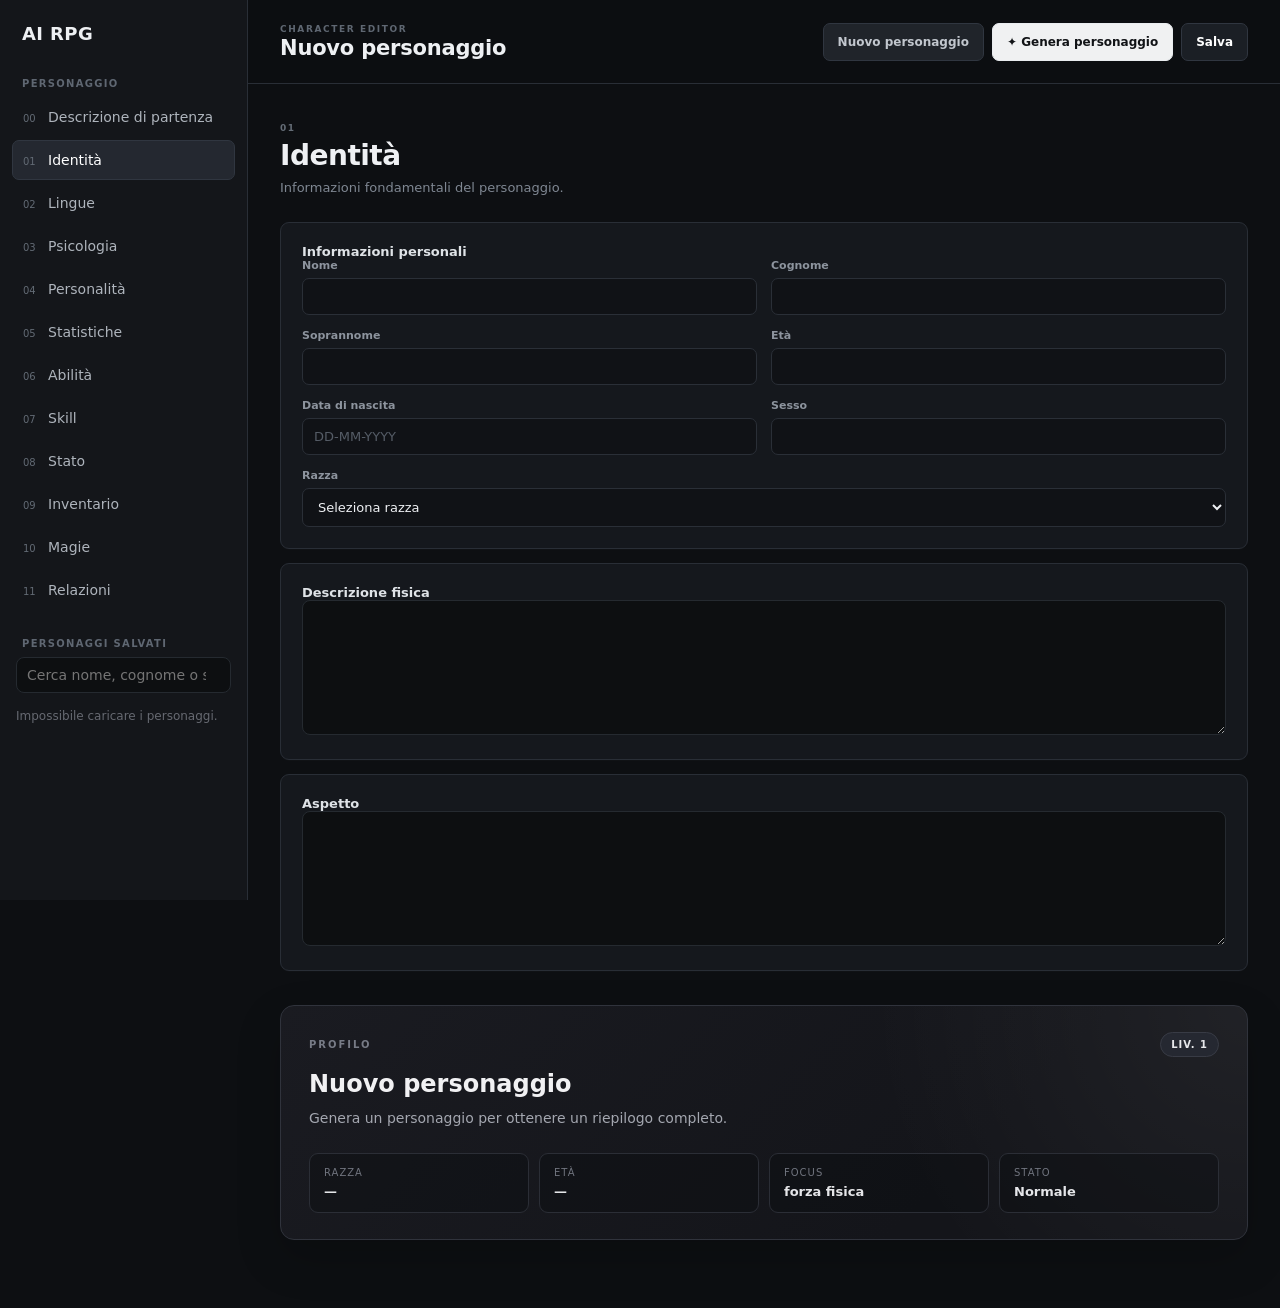
==== commit 1f8e3c68: "Make character description a standalone section 00" ====
--- a/frontend/index.html
+++ b/frontend/index.html
@@ -20,6 +20,7 @@
     <div class="logo">AI RPG</div>
     <div class="sidebar-title">PERSONAGGIO</div>
     <nav>
+        <button class="nav-button" data-section="description"><span class="nav-number">00</span>Descrizione di partenza</button>
         <button class="nav-button active" data-section="identity"><span class="nav-number">01</span>Identità</button>
         <button class="nav-button" data-section="languages"><span class="nav-number">02</span>Lingue</button>
         <button class="nav-button" data-section="psychology"><span class="nav-number">03</span>Psicologia</button>
@@ -51,6 +52,22 @@
 </header>
 
 <section id="content" class="content">
+<div id="descriptionSection" class="section hidden">
+    <div class="section-header"><div><span class="section-number">00</span><h2>Descrizione di partenza</h2><p>Definisci le idee principali e lascia che il sistema completi il personaggio mantenendo la coerenza.</p></div></div>
+    <div class="card character-description-card">
+        <div class="card-title">Descrizione del personaggio</div>
+        <p class="description-hint">Scrivi una breve descrizione del personaggio. Puoi indicare solo le idee principali: età, aspetto, carattere, passato, capacità o qualsiasi dettaglio importante. Il sistema completerà automaticamente tutto il resto mantenendo coerenza.</p>
+        <textarea id="characterDescription" class="character-description-input" placeholder="Esempio: Una ragazza elfica di 24 anni, timida, cresciuta in un villaggio isolato. È brava con la magia ma ha paura dei combattimenti."></textarea>
+        <div class="description-footer">
+            <span>Vuoto = generazione libera.</span>
+            <div class="description-actions">
+                <button id="clearCharacterDescription" type="button" class="secondary-button">Pulisci</button>
+                <button id="generateFromDescriptionButton" type="button" class="primary-button">✦ Genera da descrizione</button>
+            </div>
+        </div>
+    </div>
+</div>
+
 <div id="identitySection" class="section">
     <div class="section-header"><div><span class="section-number">01</span><h2>Identità</h2><p>Informazioni fondamentali del personaggio.</p></div></div>
     <div class="card"><div class="card-title">Informazioni personali</div><div class="form-grid">
@@ -67,25 +84,15 @@
 </div>
 
 <div id="languagesSection" class="section hidden"><div class="section-header"><div><span class="section-number">02</span><h2>Lingue</h2><p>Lingue conosciute dal personaggio.</p></div></div><div class="card"><div class="card-title">Aggiungi lingua</div><div class="language-add-row"><select id="languageSelect"><option value="">Seleziona una lingua</option></select><button id="addLanguageButton" type="button" class="secondary-button">+ Aggiungi</button></div></div><div class="card"><div class="card-title">Lingue conosciute</div><div id="languagesList" class="languages-list"></div></div></div>
-
 <div id="psychologySection" class="section hidden"><div class="section-header"><div><span class="section-number">03</span><h2>Psicologia</h2><p>Stato mentale, paure, desideri e comportamento.</p></div></div><div class="card"><div class="form-grid"><div class="field field-wide"><label>Stato mentale</label><textarea id="mentalState"></textarea></div><div class="field field-wide"><label>Stabilità emotiva</label><textarea id="emotionalStability"></textarea></div><div class="field field-wide"><label>Paure</label><textarea id="fears"></textarea></div><div class="field field-wide"><label>Desideri e obiettivi</label><textarea id="desires"></textarea></div><div class="field field-wide"><label>Valori e convinzioni</label><textarea id="values"></textarea></div><div class="field field-wide"><label>Traumi ed esperienze formative</label><textarea id="traumas"></textarea></div></div></div></div>
-
 <div id="personalitySection" class="section hidden"><div class="section-header"><div><span class="section-number">04</span><h2>Personalità</h2><p>Tratti e comportamenti del personaggio.</p></div></div><div class="card"><div class="form-grid"><div class="field field-wide"><label>Personalità generale</label><textarea id="personalityDescription"></textarea></div><div class="field field-wide"><label>Tratti caratteriali</label><textarea id="traits"></textarea></div><div class="field field-wide"><label>Pregi</label><textarea id="strengths"></textarea></div><div class="field field-wide"><label>Difetti</label><textarea id="flaws"></textarea></div><div class="field field-wide"><label>Abitudini</label><textarea id="habits"></textarea></div><div class="field field-wide"><label>Comportamento sociale</label><textarea id="socialBehavior"></textarea></div></div></div></div>
-
 <div id="statisticsSection" class="section hidden"><div class="section-header"><div><span class="section-number">05</span><h2>Statistiche</h2><p>Valori numerici e livello del personaggio.</p></div></div><div class="card level-card"><div class="level-card-label">LIVELLO</div><div id="characterLevel" class="character-level">1</div><div id="characterLevelText" class="level-card-text">Personaggio appena creato</div></div><div class="section-tools"><button id="generateBaseStatsButton" class="primary-button">Genera valori base</button><button id="resetExtraButton" class="secondary-button">Ripristina</button></div><div class="card"><div id="statisticsEditor" class="advanced-grid"></div></div></div>
-
 <div id="abilitiesSection" class="section hidden"><div class="section-header"><div><span class="section-number">06</span><h2>Abilità</h2><p>Poteri, capacità innate e capacità speciali.</p></div></div><div class="card"><div class="form-grid"><div class="field"><label>Nome abilità</label><input id="abilityName"></div><div class="field"><label>Descrizione</label><input id="abilityDescription"></div></div><button id="addAbilityButton" class="secondary-button">+ Aggiungi abilità</button></div><div class="card"><div id="abilitiesList"></div></div></div>
-
 <div id="skillsSection" class="section hidden"><div class="section-header"><div><span class="section-number">07</span><h2>Skill</h2><p>Competenze apprese dal personaggio.</p></div></div><div class="card"><div class="form-grid"><div class="field"><label>Nome skill</label><input id="skillName"></div><div class="field"><label>Descrizione</label><input id="skillDescription"></div></div><button id="addSkillButton" class="secondary-button">+ Aggiungi skill</button></div><div class="card"><div id="skillsList"></div></div></div>
-
 <div id="conditionsSection" class="section hidden"><div class="section-header"><div><span class="section-number">08</span><h2>Stato</h2><p>Condizioni attuali del personaggio.</p></div></div><div class="card"><div class="condition-grid"><div class="field"><label>Salute</label><input id="conditionHealth" type="number" min="0"></div><div class="field"><label>Resistenza</label><input id="conditionStamina" type="number" min="0"></div><div class="field"><label>Mana</label><input id="conditionMana" type="number" min="0"></div><div class="field"><label>Stato</label><input id="conditionStatus"></div></div></div></div>
-
 <div id="inventorySection" class="section hidden"><div class="section-header"><div><span class="section-number">09</span><h2>Inventario</h2><p>Equipaggiamento, armatura, armi, oggetti e denaro.</p></div></div><div class="card"><div class="card-title">Denaro</div><div id="moneyEditor" class="advanced-grid"></div></div><div class="card"><div class="card-title">Armatura ed equipaggiamento</div><div id="armorEditor" class="advanced-grid"></div></div><div class="card"><div class="card-title">Armi</div><div id="weaponsEditor" class="advanced-grid"></div></div><div class="card"><div class="card-title">Oggetti</div><div class="form-grid"><div class="field"><label>Nome</label><input id="inventoryItemName"></div><div class="field"><label>Quantità</label><input id="inventoryItemQuantity" type="number" min="1" value="1"></div><div class="field field-wide"><label>Descrizione</label><input id="inventoryItemDescription"></div></div><button id="addInventoryItemButton" class="secondary-button">+ Aggiungi oggetto</button></div><div class="card"><div id="inventoryItemsList"></div></div></div>
-
 <div id="magicSection" class="section hidden"><div class="section-header"><div><span class="section-number">10</span><h2>Magie</h2><p>Tutte le magie realmente apprese dal personaggio, organizzate per categoria.</p></div></div><div id="magicCategories" class="magic-categories"></div></div>
-
 <div id="relationshipsSection" class="section hidden"><div class="section-header"><div><span class="section-number">11</span><h2>Relazioni</h2><p>Legami conosciuti dal personaggio.</p></div></div><div class="card"><div class="form-grid"><div class="field"><label>Personaggio</label><input id="relationshipName"></div><div class="field"><label>Descrizione del rapporto</label><input id="relationshipDescription"></div></div><button id="addRelationshipButton" class="secondary-button">+ Aggiungi relazione</button></div><div class="card"><div id="relationshipsList"></div></div></div>
-
 <div id="characterSummary" class="character-summary"><div class="summary-topline"><span>PROFILO</span><span id="summaryLevelBadge">LIV. 1</span></div><div id="summaryTitle" class="summary-title">Nuovo personaggio</div><p id="summaryText" class="summary-text">Genera un personaggio per ottenere un riepilogo completo.</p><div class="summary-facts"><div><span>Razza</span><strong id="summaryRace">—</strong></div><div><span>Età</span><strong id="summaryAge">—</strong></div><div><span>Focus</span><strong id="summaryFocus">—</strong></div><div><span>Stato</span><strong id="summaryStatus">Normale</strong></div></div></div>
 </section>
 </main>
@@ -93,4 +100,4 @@
 <div id="generationOverlay" class="generation-overlay hidden"><div class="generation-window"><div class="generation-symbol">✦</div><div class="generation-title">CREAZIONE PERSONAGGIO</div><div id="generationName" class="generation-name">Generazione in corso...</div><div class="progress-container"><div id="progressBar" class="progress-bar"></div></div><div id="progressText" class="progress-text">0%</div><div class="generation-steps"><div id="stepRace" class="generation-step"><span>○</span> Razza</div><div id="stepIdentity" class="generation-step"><span>○</span> Identità</div><div id="stepLanguages" class="generation-step"><span>○</span> Lingue</div><div id="stepAppearance" class="generation-step"><span>○</span> Aspetto</div><div id="stepConsistency" class="generation-step"><span>○</span> Coerenza</div><div id="stepComplete" class="generation-step"><span>○</span> Completamento</div></div><div id="generationStatus" class="generation-status">L'IA sta preparando il personaggio...</div></div></div>
 <script type="module" src="js/character-description.js"></script><script type="module" src="js/app.js"></script><script type="module" src="js/database.js"></script><script type="module" src="js/languages-editor.js"></script><script type="module" src="js/character-sections.js"></script>
 </body>
-</html>
+</html>
--- a/frontend/css/style.css
+++ b/frontend/css/style.css
@@ -1,1294 +1,101 @@
-/* =========================================================
-   RESET
-========================================================= */
-
-* {
-    box-sizing: border-box;
-    margin: 0;
-    padding: 0;
+/* AI RPG — clean futuristic base theme */
+:root {
+    --bg:#0b0d0f;
+    --surface:#121518;
+    --surface-2:#171a1e;
+    --surface-3:#1c2025;
+    --border:#252a30;
+    --border-hover:#373e47;
+    --text:#f1f3f5;
+    --muted:#858d97;
+    --radius:9px;
 }
 
+* { box-sizing:border-box; }
+html,body { min-height:100%; }
+body { margin:0; overflow-x:hidden; background:var(--bg); color:var(--text); font-family:Inter,ui-sans-serif,system-ui,-apple-system,BlinkMacSystemFont,"Segoe UI",sans-serif; font-size:14px; }
+button,input,select,textarea { font:inherit; }
+button { cursor:pointer; }
 
-/* =========================================================
-   BODY
-========================================================= */
+#app { min-height:100vh; display:flex; align-items:stretch; }
+.sidebar { position:sticky; top:0; height:100vh; width:248px; min-width:248px; padding:18px 12px; overflow-y:auto; overflow-x:hidden; flex-shrink:0; background:#101215; border-right:1px solid var(--border); }
+.logo { margin:5px 10px 26px; font-size:18px; font-weight:700; letter-spacing:.4px; }
+.sidebar-title,.character-list-title { margin:0 10px 8px; color:#666e78; font-size:10px; font-weight:650; letter-spacing:1.3px; text-transform:uppercase; }
+nav { display:flex; flex-direction:column; gap:3px; }
+.nav-button { min-height:38px; padding:8px 10px; border:1px solid transparent; border-radius:8px; background:transparent; color:#aeb4bc; text-align:left; transition:background .14s,border-color .14s,color .14s; }
+.nav-button:hover { background:var(--surface-2); color:#fff; }
+.nav-button.active { background:var(--surface-3); color:#fff; border-color:var(--border-hover); }
+.nav-button.disabled { opacity:.35; cursor:default; }
+.nav-number { display:inline-block; width:25px; color:#626a74; font-size:10px; }
 
-body {
+.character-list-title { margin-top:25px; }
+.character-search { margin:0 4px 8px; }
+.character-search input { width:100%; height:36px; padding:0 10px; background:#0d0f11; color:var(--text); border:1px solid var(--border); border-radius:8px; outline:none; }
+.character-search input:focus { border-color:#424952; }
+.character-list { display:flex; flex-direction:column; gap:5px; min-height:40px; max-height:35vh; overflow:auto; }
+.character-card { width:100%; padding:10px 11px; background:transparent; color:#aeb4bc; border:1px solid transparent; border-radius:8px; text-align:left; }
+.character-card:hover { background:var(--surface-2); color:#fff; border-color:var(--border); }
+.character-card-name,.character-card-meta { display:block; white-space:nowrap; overflow:hidden; text-overflow:ellipsis; }
+.character-card-meta { margin-top:3px; color:#69717b; font-size:11px; }
+.character-list-empty { padding:12px 10px; color:#626873; font-size:12px; }
+.sidebar-bottom { margin-top:auto; display:flex; flex-direction:column; gap:7px; }
 
-    font-family:
-        "Segoe UI",
-        Arial,
-        sans-serif;
+.main { position:relative; min-width:0; min-height:100vh; flex:1; }
+.topbar { position:sticky; top:0; z-index:50; min-height:72px; padding:12px 30px; background:#0d0f11; border-bottom:1px solid var(--border); display:flex; align-items:center; justify-content:space-between; gap:20px; }
+.topbar > div:first-child { min-width:0; }
+.topbar-actions { flex-shrink:0; display:flex; align-items:center; gap:8px; }
+.page-label { margin-bottom:2px; color:#69717b; font-size:9px; font-weight:700; letter-spacing:1.6px; text-transform:uppercase; }
+h1 { margin:0; font-size:20px; font-weight:650; letter-spacing:-.2px; }
+.secondary-button,.primary-button,.save-button { min-height:36px; padding:7px 13px; border-radius:8px; font-size:12px; font-weight:650; transition:background .14s,border-color .14s,color .14s; }
+.secondary-button,.save-button { background:var(--surface-2); border:1px solid var(--border); color:#d1d5da; }
+.secondary-button:hover,.save-button:hover { background:var(--surface-3); border-color:var(--border-hover); color:#fff; }
+.primary-button { background:#e9ecef; border:1px solid #e9ecef; color:#101214; }
+.primary-button:hover { background:#fff; }
+button:disabled { opacity:.5; cursor:wait; }
 
-    background: #101114;
+.content { width:min(100%,1080px); min-height:calc(100vh - 72px); margin:0 auto; padding:34px 30px 60px; }
+.section { width:100%; }
+.section.hidden { display:none!important; }
+.section-header { margin-bottom:22px; }
+.section-number { color:#646c76; font-size:9px; font-weight:700; letter-spacing:1.5px; }
+.section-header h2 { margin:5px 0 0; font-size:27px; font-weight:650; letter-spacing:-.5px; }
+.section-header p { margin:6px 0 0; max-width:720px; color:var(--muted); font-size:13px; line-height:1.55; }
 
-    color: #e8e8ea;
+.card,.panel,.character-card,.summary-card { background:var(--surface); border:1px solid var(--border); border-radius:var(--radius); }
+.card { overflow:hidden; padding:20px; }
+.card + .card { margin-top:14px; }
+.card:hover { border-color:#30363d; }
+.card-title { color:#e2e5e8; font-size:13px; font-weight:650; }
+.card-description { color:var(--muted); font-size:12px; line-height:1.55; }
 
-    min-height: 100vh;
-}
+.form-grid { display:grid; grid-template-columns:repeat(2,minmax(0,1fr)); gap:15px; }
+.field { min-width:0; display:flex; flex-direction:column; gap:6px; }
+.field-wide { grid-column:1/-1; }
+.field label { color:#8c939c; font-size:11px; }
+.field input,.field select,.field textarea,.card>textarea { width:100%; padding:9px 10px; background:#0d0f11; color:var(--text); border:1px solid var(--border); border-radius:8px; outline:none; }
+.field input:focus,.field select:focus,.field textarea:focus,.card>textarea:focus { border-color:#444b54; }
+textarea { resize:vertical; min-height:130px; }
 
+.stat-row,.extra-item { border-bottom:1px solid #20252b; }
+.stat-row:last-child,.extra-item:last-child { border-bottom:0; }
+.extra-item span,.extra-empty { color:var(--muted); }
 
-/* =========================================================
-   APP
-========================================================= */
+/* Generation is always independent from page layout */
+.generation-overlay { position:fixed!important; inset:0!important; width:100vw; height:100vh; z-index:9999; display:flex; align-items:center; justify-content:center; padding:20px; background:rgba(5,7,9,.78); }
+.generation-overlay.hidden { display:none!important; }
+.generation-window { position:relative; width:min(460px,calc(100vw - 32px)); max-height:calc(100vh - 40px); overflow-y:auto; padding:28px; background:#15181c; border:1px solid #30363d; border-radius:11px; box-shadow:0 24px 60px rgba(0,0,0,.45); }
+.generation-name { font-size:20px; font-weight:650; }
+.progress-container { height:4px; overflow:hidden; background:#252a30; border-radius:4px; }
+.progress-bar { width:0; background:#e1e4e8; transition:width .25s ease; }
 
-#app {
+.magic-categories { display:flex; flex-direction:column; gap:14px; }
+#moneyEditor,#armorEditor,#weaponsEditor,#statisticsEditor { width:100%; }
 
-    display: flex;
+* { scrollbar-width:thin; scrollbar-color:#343a42 transparent; }
+*::-webkit-scrollbar { width:7px; height:7px; }
+*::-webkit-scrollbar-track { background:transparent; }
+*::-webkit-scrollbar-thumb { background:#343a42; border-radius:8px; }
 
-    min-height: 100vh;
-}
-
-
-/* =========================================================
-   SIDEBAR
-========================================================= */
-
-.sidebar {
-
-    width: 250px;
-
-    background: #17181d;
-
-    border-right: 1px solid #292b32;
-
-    display: flex;
-
-    flex-direction: column;
-
-    padding: 24px 16px;
-
-    flex-shrink: 0;
-}
-
-
-/* =========================================================
-   LOGO
-========================================================= */
-
-.logo {
-
-    font-size: 24px;
-
-    font-weight: 700;
-
-    letter-spacing: 1px;
-
-    margin-bottom: 40px;
-}
-
-
-/* =========================================================
-   SIDEBAR TITLE
-========================================================= */
-
-.sidebar-title {
-
-    font-size: 11px;
-
-    color: #777a83;
-
-    letter-spacing: 1.5px;
-
-    margin-bottom: 12px;
-}
-
-
-/* =========================================================
-   NAVIGATION
-========================================================= */
-
-nav {
-
-    display: flex;
-
-    flex-direction: column;
-
-    gap: 4px;
-}
-
-
-.nav-button {
-
-    width: 100%;
-
-    background: transparent;
-
-    border: none;
-
-    color: #9b9da5;
-
-    text-align: left;
-
-    padding: 11px 13px;
-
-    border-radius: 7px;
-
-    cursor: pointer;
-
-    font-size: 14px;
-
-    font-family: inherit;
-
-    transition:
-        background 0.15s,
-        color 0.15s;
-
-    display: flex;
-
-    align-items: center;
-
-    gap: 10px;
-}
-
-
-.nav-button:hover {
-
-    background: #22242a;
-
-    color: #ffffff;
-}
-
-
-.nav-button.active {
-
-    background: #2a2c33;
-
-    color: #ffffff;
-}
-
-
-.nav-button.disabled {
-
-    opacity: 0.35;
-
-    cursor: default;
-}
-
-
-.nav-button.disabled:hover {
-
-    background: transparent;
-
-    color: #9b9da5;
-}
-
-
-/* =========================================================
-   NAVIGATION NUMBER
-========================================================= */
-
-.nav-number {
-
-    width: 20px;
-
-    color: #666971;
-
-    font-size: 10px;
-
-    letter-spacing: 1px;
-}
-
-
-.nav-button.active .nav-number {
-
-    color: #aeb0b7;
-}
-
-
-/* =========================================================
-   SIDEBAR BUTTONS
-========================================================= */
-
-.sidebar-bottom {
-
-    margin-top: auto;
-
-    display: flex;
-
-    flex-direction: column;
-
-    gap: 8px;
-}
-
-
-.secondary-button,
-.primary-button,
-.save-button {
-
-    border: none;
-
-    border-radius: 7px;
-
-    padding: 11px 14px;
-
-    font-size: 13px;
-
-    font-weight: 600;
-
-    font-family: inherit;
-
-    cursor: pointer;
-
-    transition:
-        background 0.15s,
-        transform 0.1s;
-}
-
-
-.secondary-button:active,
-.primary-button:active,
-.save-button:active {
-
-    transform: translateY(1px);
-}
-
-
-.secondary-button {
-
-    background: #24262c;
-
-    color: #d4d5d8;
-}
-
-
-.secondary-button:hover {
-
-    background: #2d3037;
-}
-
-
-.primary-button {
-
-    background: #ffffff;
-
-    color: #111111;
-}
-
-
-.primary-button:hover {
-
-    background: #dddddd;
-}
-
-
-/* =========================================================
-   MAIN
-========================================================= */
-
-.main {
-
-    flex: 1;
-
-    min-width: 0;
-}
-
-
-/* =========================================================
-   TOPBAR
-========================================================= */
-
-.topbar {
-
-    height: 90px;
-
-    border-bottom: 1px solid #292b32;
-
-    display: flex;
-
-    align-items: center;
-
-    justify-content: space-between;
-
-    padding: 0 40px;
-}
-
-
-.page-label {
-
-    color: #777a83;
-
-    font-size: 10px;
-
-    letter-spacing: 2px;
-
-    margin-bottom: 5px;
-}
-
-
-h1 {
-
-    font-size: 22px;
-
-    font-weight: 600;
-}
-
-
-.save-button {
-
-    background: #24262c;
-
-    color: #ffffff;
-}
-
-
-.save-button:hover {
-
-    background: #30333a;
-}
-
-
-/* =========================================================
-   CONTENT
-========================================================= */
-
-.content {
-
-    max-width: 1000px;
-
-    margin: 0 auto;
-
-    padding: 40px;
-}
-
-
-.section {
-
-    width: 100%;
-}
-
-
-.section.hidden {
-
-    display: none;
-}
-
-
-.section-header {
-
-    margin-bottom: 30px;
-}
-
-
-.section-number {
-
-    color: #686b74;
-
-    font-size: 11px;
-
-    letter-spacing: 2px;
-}
-
-
-.section-header h2 {
-
-    font-size: 30px;
-
-    margin-top: 4px;
-}
-
-
-.section-header p {
-
-    color: #777a83;
-
-    margin-top: 7px;
-
-    font-size: 14px;
-}
-
-
-/* =========================================================
-   CARDS
-========================================================= */
-
-.card {
-
-    background: #17181d;
-
-    border: 1px solid #292b32;
-
-    border-radius: 10px;
-
-    padding: 24px;
-
-    margin-bottom: 18px;
-}
-
-
-.card-title {
-
-    font-size: 14px;
-
-    font-weight: 600;
-
-    margin-bottom: 20px;
-
-    color: #d9dae0;
-}
-
-
-.card-description {
-
-    color: #777a83;
-
-    font-size: 13px;
-
-    line-height: 1.6;
-
-    margin-top: -8px;
-
-    margin-bottom: 18px;
-}
-
-
-/* =========================================================
-   FORM
-========================================================= */
-
-.form-grid {
-
-    display: grid;
-
-    grid-template-columns:
-        repeat(2, 1fr);
-
-    gap: 18px;
-}
-
-
-.field {
-
-    display: flex;
-
-    flex-direction: column;
-
-    gap: 7px;
-}
-
-
-.field-wide {
-
-    grid-column: 1 / -1;
-}
-
-
-.field label {
-
-    font-size: 12px;
-
-    color: #858891;
-}
-
-
-/* =========================================================
-   INPUT
-========================================================= */
-
-.field input,
-.field select,
-textarea {
-
-    width: 100%;
-
-    background: #111216;
-
-    border: 1px solid #2c2e35;
-
-    color: #eeeeef;
-
-    border-radius: 6px;
-
-    padding: 11px 12px;
-
-    font-family:
-        "Segoe UI",
-        Arial,
-        sans-serif;
-
-    font-size: 14px;
-
-    outline: none;
-
-    transition:
-        border 0.15s,
-        background 0.15s;
-}
-
-
-.field input:hover,
-.field select:hover,
-textarea:hover {
-
-    border-color: #393c44;
-}
-
-
-.field input:focus,
-.field select:focus,
-textarea:focus {
-
-    border-color: #666a74;
-
-    background: #131419;
-}
-
-
-/* =========================================================
-   SELECT
-========================================================= */
-
-.field select {
-
-    appearance: auto;
-
-    cursor: pointer;
-}
-
-
-.field select option {
-
-    background: #17181d;
-
-    color: #eeeeef;
-}
-
-
-/* =========================================================
-   TEXTAREA
-========================================================= */
-
-textarea {
-
-    min-height: 150px;
-
-    resize: vertical;
-
-    line-height: 1.5;
-}
-
-
-/* =========================================================
-   RACE INFORMATION
-========================================================= */
-
-.race-card {
-
-    background:
-        linear-gradient(
-            135deg,
-            #191a20,
-            #17181d
-        );
-}
-
-
-.race-description {
-
-    color: #9b9da5;
-
-    font-size: 13px;
-
-    line-height: 1.65;
-
-    margin-bottom: 24px;
-
-    max-width: 850px;
-}
-
-
-/* =========================================================
-   RACE DETAILS
-========================================================= */
-
-.race-details {
-
-    display: grid;
-
-    grid-template-columns:
-        repeat(4, 1fr);
-
-    gap: 10px;
-}
-
-
-.race-detail {
-
-    background: #111216;
-
-    border: 1px solid #292b32;
-
-    border-radius: 7px;
-
-    padding: 14px;
-}
-
-
-.race-detail-label {
-
-    display: block;
-
-    color: #777a83;
-
-    font-size: 11px;
-
-    margin-bottom: 7px;
-}
-
-
-.race-detail strong {
-
-    display: block;
-
-    color: #e8e8ea;
-
-    font-size: 14px;
-
-    font-weight: 600;
-}
-
-
-/* =========================================================
-   LANGUAGES
-========================================================= */
-
-.languages-list {
-
-    display: flex;
-
-    flex-direction: column;
-
-    gap: 12px;
-}
-
-
-/* =========================================================
-   LANGUAGE ITEM
-========================================================= */
-
-.language-item {
-
-    background: #111216;
-
-    border: 1px solid #2c2e35;
-
-    border-radius: 8px;
-
-    padding: 16px;
-
-    color: #eeeeef;
-
-    font-size: 14px;
-
-    font-family:
-        "Segoe UI",
-        Arial,
-        sans-serif;
-}
-
-
-.language-item:last-child {
-
-    margin-bottom: 0;
-}
-
-
-.empty-language {
-
-    color: #777a83;
-
-    font-size: 13px;
-
-    padding: 10px 0;
-}
-
-
-/* =========================================================
-   LANGUAGE HEADER
-========================================================= */
-
-.language-header {
-
-    display: flex;
-
-    align-items: center;
-
-    justify-content: space-between;
-
-    margin-bottom: 16px;
-}
-
-
-.language-name {
-
-    font-size: 15px;
-
-    font-weight: 600;
-
-    color: #eeeeef;
-}
-
-
-.language-id {
-
-    color: #666971;
-
-    font-size: 10px;
-
-    letter-spacing: 1px;
-
-    text-transform: uppercase;
-}
-
-
-/* =========================================================
-   LANGUAGE SKILLS
-========================================================= */
-
-.language-skills {
-
-    display: flex;
-
-    flex-direction: column;
-
-    gap: 11px;
-}
-
-
-.language-skill {
-
-    display: grid;
-
-    grid-template-columns: 110px 1fr 42px;
-
-    align-items: center;
-
-    gap: 12px;
-}
-
-
-.language-skill-label {
-
-    color: #777a83;
-
-    font-size: 11px;
-}
-
-
-.language-skill-value {
-
-    color: #aeb0b7;
-
-    font-size: 11px;
-
-    text-align: right;
-}
-
-
-/* =========================================================
-   LANGUAGE PROGRESS
-========================================================= */
-
-.language-progress {
-
-    width: 100%;
-
-    height: 5px;
-
-    background: #292b31;
-
-    border-radius: 5px;
-
-    overflow: hidden;
-}
-
-
-.language-progress-bar {
-
-    width: 0%;
-
-    height: 100%;
-
-    background: #d8d9dc;
-
-    border-radius: 5px;
-
-    transition:
-        width 0.35s ease;
-}
-
-
-/* =========================================================
-   LANGUAGE LEVELS
-========================================================= */
-
-.language-levels {
-
-    display: grid;
-
-    grid-template-columns:
-        repeat(2, 1fr);
-
-    gap: 12px;
-}
-
-
-.language-level {
-
-    display: flex;
-
-    align-items: center;
-
-    gap: 10px;
-
-    background: #111216;
-
-    border: 1px solid #292b32;
-
-    border-radius: 7px;
-
-    padding: 12px;
-}
-
-
-.language-level > div {
-
-    display: flex;
-
-    flex-direction: column;
-
-    gap: 3px;
-}
-
-
-.language-level strong {
-
-    font-size: 12px;
-
-    font-weight: 500;
-
-    color: #d9dae0;
-}
-
-
-.language-level span:not(.level-dot) {
-
-    color: #666971;
-
-    font-size: 10px;
-}
-
-
-/* =========================================================
-   LANGUAGE LEVEL DOTS
-========================================================= */
-
-.level-dot {
-
-    width: 7px;
-
-    height: 7px;
-
-    border-radius: 50%;
-
-    flex-shrink: 0;
-
-    background: #777a83;
-}
-
-
-.level-none {
-
-    opacity: 0.35;
-}
-
-
-.level-low {
-
-    opacity: 0.5;
-}
-
-
-.level-medium {
-
-    opacity: 0.65;
-}
-
-
-.level-good {
-
-    opacity: 0.8;
-}
-
-
-.level-high {
-
-    opacity: 0.9;
-}
-
-
-.level-fluent {
-
-    opacity: 1;
-}
-
-
-/* =========================================================
-   GENERATION OVERLAY
-========================================================= */
-
-.generation-overlay {
-
-    position: fixed;
-
-    inset: 0;
-
-    background:
-        rgba(8, 9, 11, 0.92);
-
-    display: flex;
-
-    align-items: center;
-
-    justify-content: center;
-
-    z-index: 1000;
-}
-
-
-.generation-overlay.hidden {
-
-    display: none;
-}
-
-
-.generation-window {
-
-    width: 460px;
-
-    max-width: calc(100vw - 40px);
-
-    background: #17181d;
-
-    border: 1px solid #30323a;
-
-    border-radius: 12px;
-
-    padding: 40px;
-
-    text-align: center;
-
-    box-shadow:
-        0 30px 80px
-        rgba(0, 0, 0, 0.5);
-}
-
-
-.generation-symbol {
-
-    font-size: 38px;
-
-    margin-bottom: 15px;
-
-    animation:
-        generationPulse
-        1.5s
-        infinite;
-}
-
-
-.generation-title {
-
-    font-size: 12px;
-
-    letter-spacing: 3px;
-
-    color: #858891;
-}
-
-
-.generation-name {
-
-    margin-top: 12px;
-
-    font-size: 24px;
-
-    font-weight: 600;
-}
-
-
-/* =========================================================
-   PROGRESS
-========================================================= */
-
-.progress-container {
-
-    height: 5px;
-
-    background: #292b31;
-
-    border-radius: 5px;
-
-    overflow: hidden;
-
-    margin-top: 35px;
-}
-
-
-.progress-bar {
-
-    width: 0%;
-
-    height: 100%;
-
-    background: #ffffff;
-
-    transition:
-        width 0.4s ease;
-}
-
-
-.progress-text {
-
-    margin-top: 10px;
-
-    font-size: 12px;
-
-    color: #777a83;
-}
-
-
-/* =========================================================
-   GENERATION STEPS
-========================================================= */
-
-.generation-steps {
-
-    margin-top: 30px;
-
-    display: flex;
-
-    flex-direction: column;
-
-    gap: 12px;
-
-    text-align: left;
-}
-
-
-.generation-step {
-
-    color: #666971;
-
-    font-size: 13px;
-
-    transition:
-        color 0.2s;
-}
-
-
-.generation-step span {
-
-    display: inline-block;
-
-    width: 24px;
-}
-
-
-.generation-step.active {
-
-    color: #ffffff;
-}
-
-
-.generation-step.completed {
-
-    color: #a8aab0;
-}
-
-
-/* =========================================================
-   GENERATION STATUS
-========================================================= */
-
-.generation-status {
-
-    margin-top: 30px;
-
-    color: #858891;
-
-    font-size: 12px;
-
-    line-height: 1.5;
-}
-
-
-/* =========================================================
-   ANIMATION
-========================================================= */
-
-@keyframes generationPulse {
-
-    0% {
-
-        opacity: 0.4;
-
-        transform: scale(0.95);
-    }
-
-    50% {
-
-        opacity: 1;
-
-        transform: scale(1.05);
-    }
-
-    100% {
-
-        opacity: 0.4;
-
-        transform: scale(0.95);
-    }
-}
-
-
-/* =========================================================
-   RESPONSIVE
-========================================================= */
-
-@media (max-width: 900px) {
-
-    .sidebar {
-
-        width: 220px;
-    }
-
-    .content {
-
-        padding: 30px;
-    }
-
-    .topbar {
-
-        padding: 0 30px;
-    }
-
-    .race-details {
-
-        grid-template-columns:
-            repeat(2, 1fr);
-    }
-}
-
-
-@media (max-width: 700px) {
-
-    #app {
-
-        flex-direction: column;
-    }
-
-    .sidebar {
-
-        width: 100%;
-
-        border-right: none;
-
-        border-bottom: 1px solid #292b32;
-
-        padding: 16px;
-    }
-
-    .logo {
-
-        margin-bottom: 20px;
-    }
-
-    nav {
-
-        display: grid;
-
-        grid-template-columns:
-            repeat(2, 1fr);
-    }
-
-    .sidebar-bottom {
-
-        margin-top: 20px;
-    }
-
-    .topbar {
-
-        height: auto;
-
-        min-height: 80px;
-
-        padding: 20px;
-    }
-
-    .content {
-
-        padding: 20px;
-    }
-
-    .form-grid {
-
-        grid-template-columns: 1fr;
-    }
-
-    .field-wide {
-
-        grid-column: auto;
-    }
-
-    .race-details {
-
-        grid-template-columns: 1fr;
-    }
-
-    .language-levels {
-
-        grid-template-columns: 1fr;
-    }
-}
-
-
-@media (max-width: 480px) {
-
-    .topbar {
-
-        align-items: flex-start;
-
-        gap: 15px;
-
-        flex-direction: column;
-    }
-
-    .save-button {
-
-        width: 100%;
-    }
-
-    .generation-window {
-
-        padding: 30px 20px;
-    }
-
-    .generation-name {
-
-        font-size: 20px;
-    }
-
-    nav {
-
-        grid-template-columns: 1fr;
-    }
-
-    .language-skill {
-
-        grid-template-columns:
-            90px 1fr 38px;
-
-        gap: 8px;
-    }
-}+@media (max-width:850px) { .sidebar{position:relative;width:215px;min-width:215px;height:auto}.topbar{position:relative;padding-inline:20px}.content{padding-inline:20px} }
+@media (max-width:700px) { #app{display:block}.sidebar{width:100%;min-width:0;min-height:auto;border-right:0;border-bottom:1px solid var(--border)}nav{display:grid;grid-template-columns:1fr 1fr}.character-list-title,.character-list{display:none}.sidebar-bottom{margin-top:15px}.topbar{align-items:flex-start;flex-direction:column}.topbar-actions{width:100%}.content{padding:24px 16px 45px}.form-grid{grid-template-columns:1fr}.field-wide{grid-column:auto} }
+@media (max-width:520px) { .generation-overlay{padding:12px}.generation-window{max-height:calc(100vh - 24px);padding:22px 18px} }
--- a/frontend/css/character-description.css
+++ b/frontend/css/character-description.css
@@ -1,6 +1,8 @@
+.character-description-section { margin-bottom: 34px; }
+
 .character-description-card {
     border: 1px solid rgba(255,255,255,.08);
-    background: linear-gradient(145deg, rgba(255,255,255,.035), rgba(255,255,255,.015));
+    background: #121518;
 }
 
 .description-hint {
@@ -16,50 +18,36 @@
     resize: vertical;
     box-sizing: border-box;
     padding: 14px 16px;
-    border-radius: 10px;
+    border-radius: 9px;
     border: 1px solid rgba(255,255,255,.10);
-    background: rgba(0,0,0,.18);
+    background: #0d0f11;
     color: inherit;
     font: inherit;
     line-height: 1.55;
     outline: none;
-    transition: border-color .2s ease, background .2s ease, box-shadow .2s ease;
+    transition: border-color .15s ease, background .15s ease;
 }
 
 .character-description-input:focus {
     border-color: rgba(255,255,255,.25);
-    background: rgba(0,0,0,.24);
-    box-shadow: 0 0 0 3px rgba(255,255,255,.04);
+    background: #101316;
 }
 
-.character-description-input::placeholder {
-    color: rgba(255,255,255,.35);
+.character-description-input::placeholder { color: rgba(255,255,255,.35); }
+
+.description-footer {
+    display:flex;
+    align-items:center;
+    justify-content:space-between;
+    gap:12px;
+    margin-top:12px;
+    color:rgba(255,255,255,.42);
+    font-size:.78rem;
 }
 
-.description-footer {
-    display: flex;
-    align-items: center;
-    justify-content: space-between;
-    gap: 12px;
-    margin-top: 12px;
-    color: rgba(255,255,255,.42);
-    font-size: .78rem;
+.description-actions { display:flex; align-items:center; gap:8px; flex-wrap:wrap; }
+
+@media (max-width:700px) {
+    .description-footer { align-items:flex-start; flex-direction:column; }
+    .description-actions { width:100%; }
 }
-
-.description-actions {
-    display: flex;
-    align-items: center;
-    gap: 8px;
-    flex-wrap: wrap;
-}
-
-@media (max-width: 700px) {
-    .description-footer {
-        align-items: flex-start;
-        flex-direction: column;
-    }
-
-    .description-actions {
-        width: 100%;
-    }
-}
